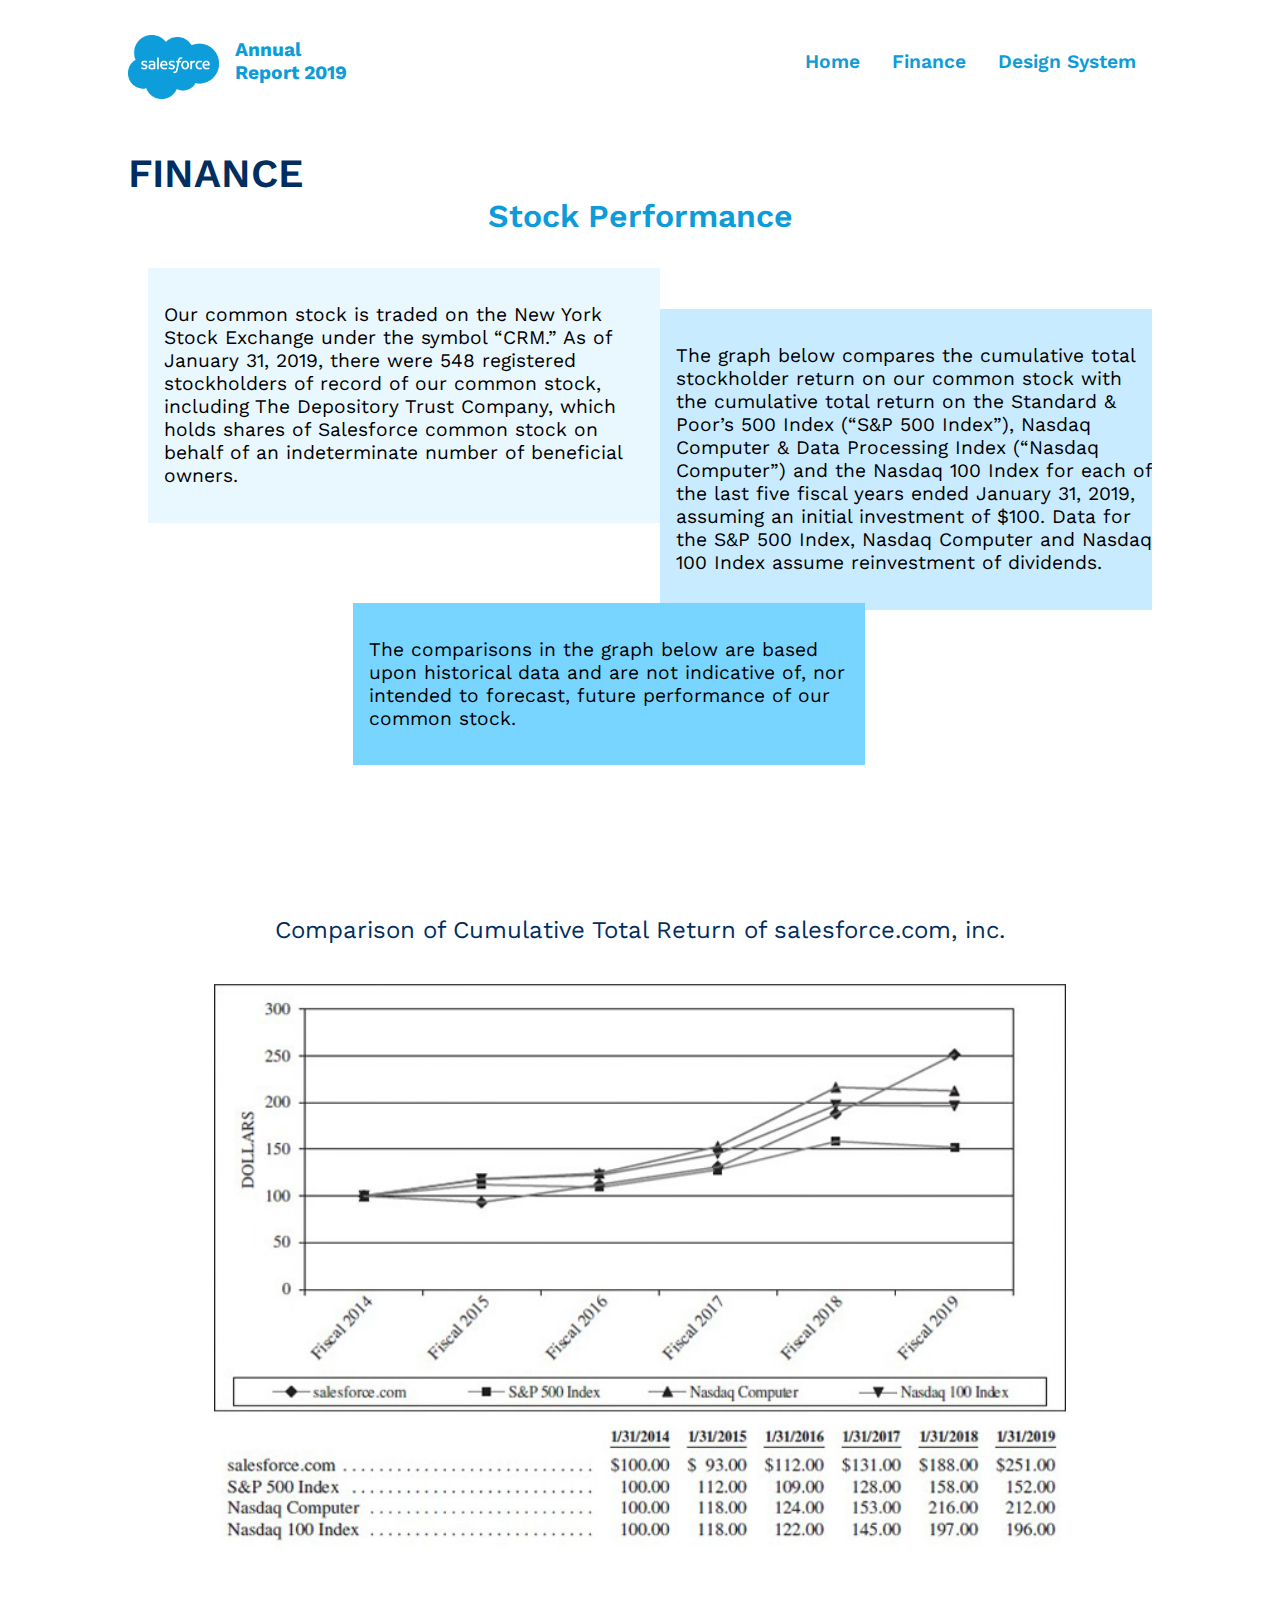
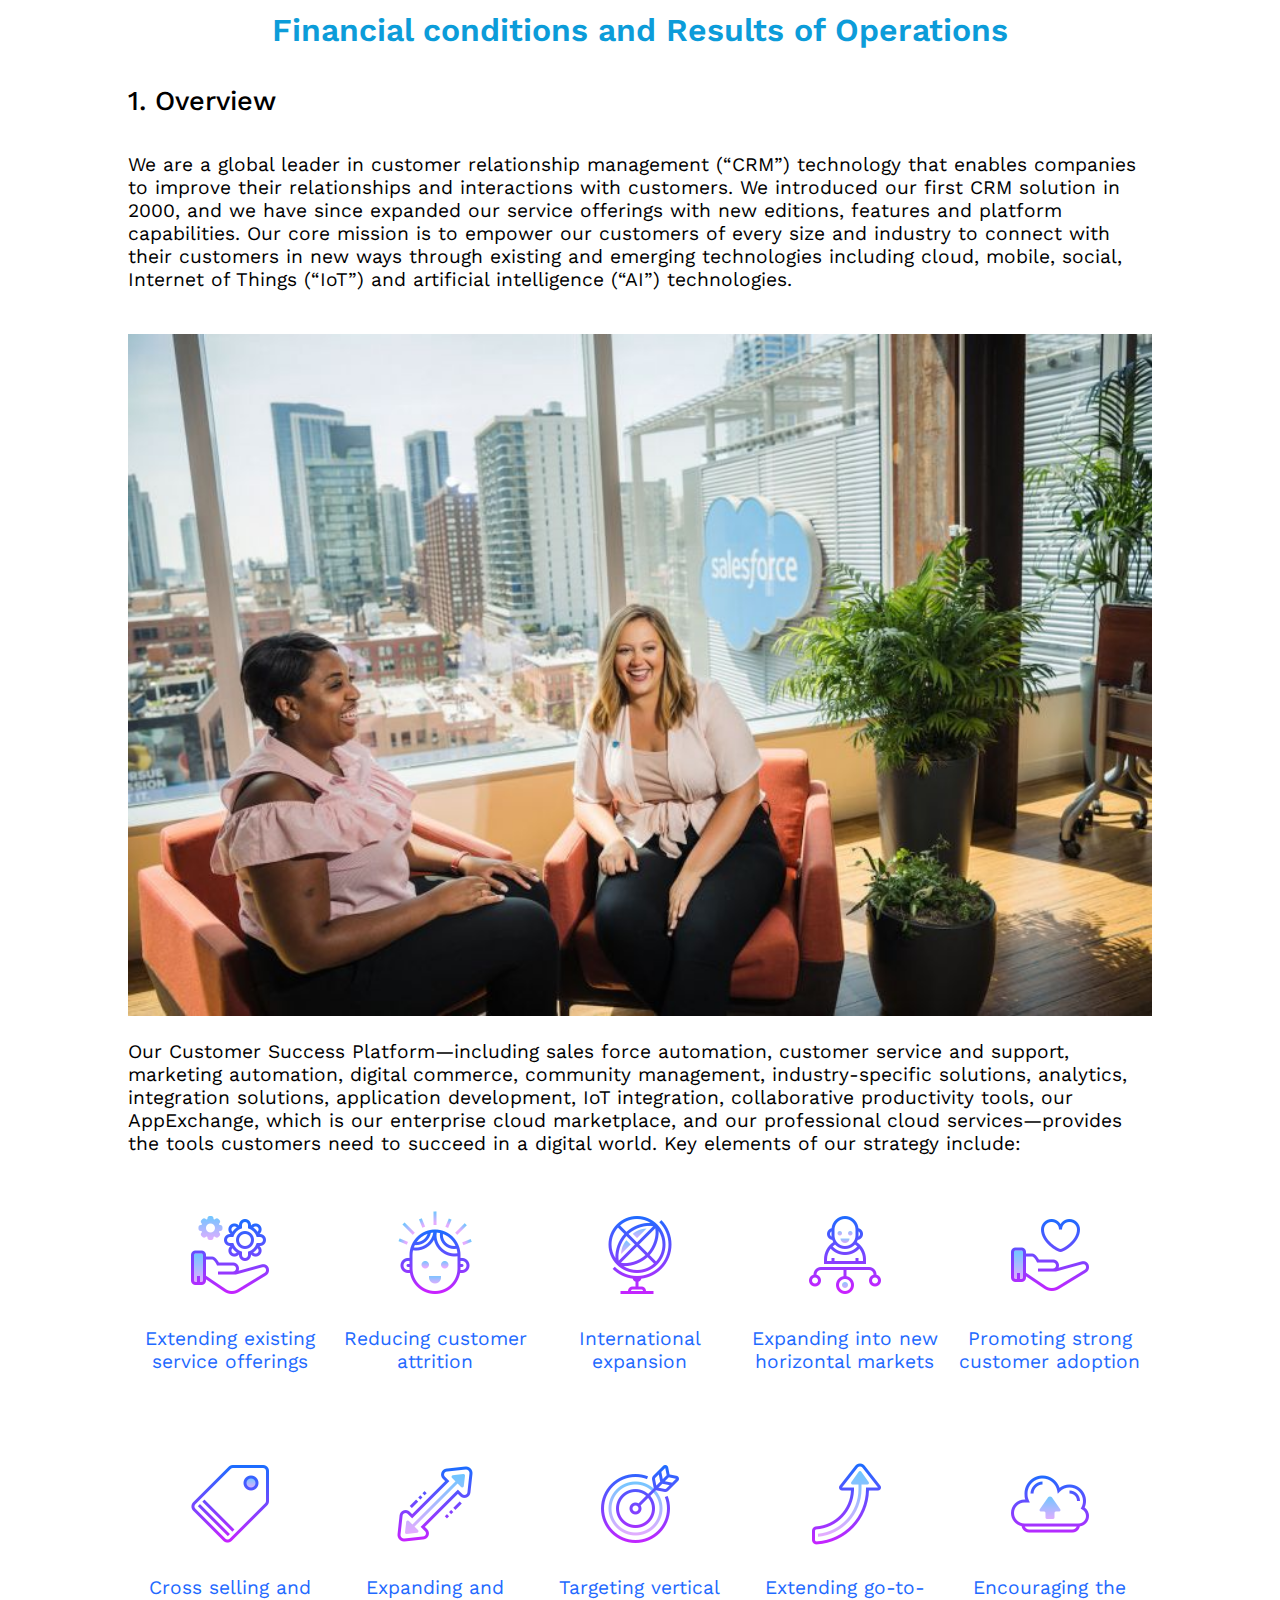
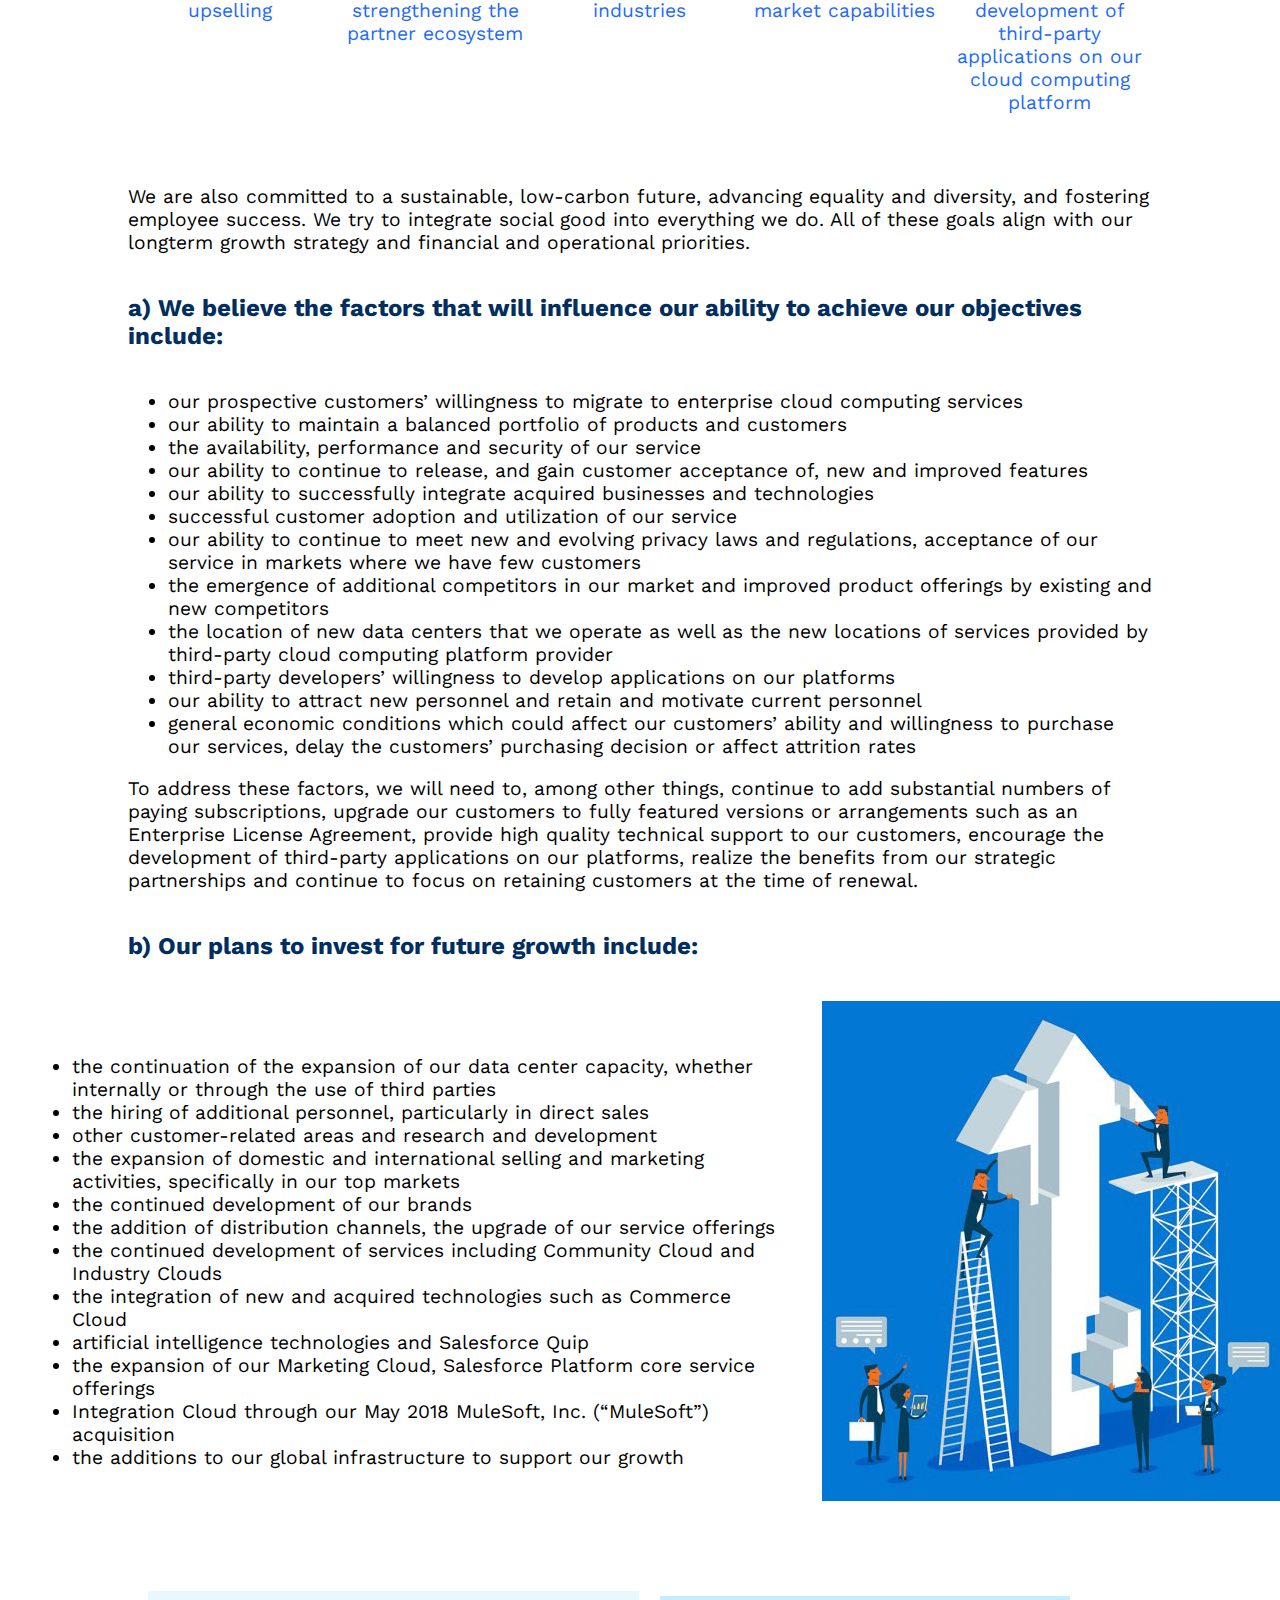
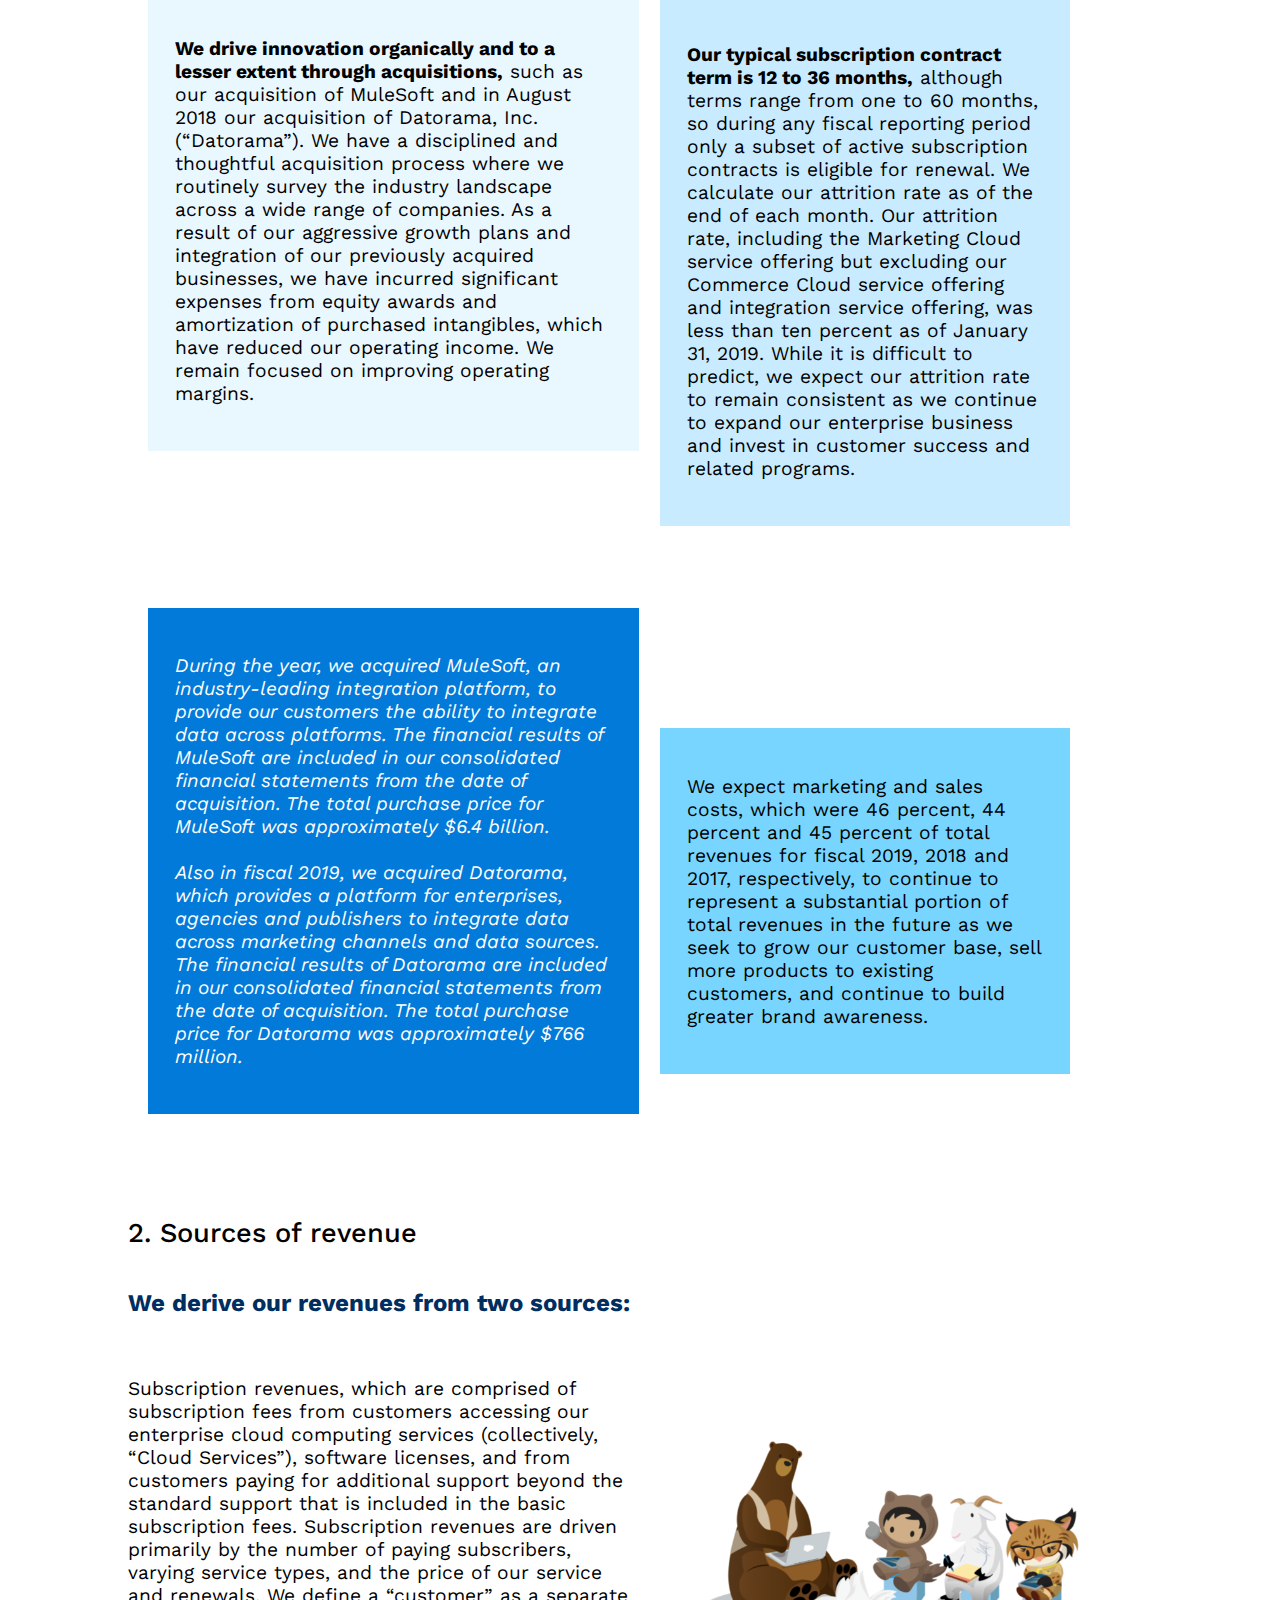
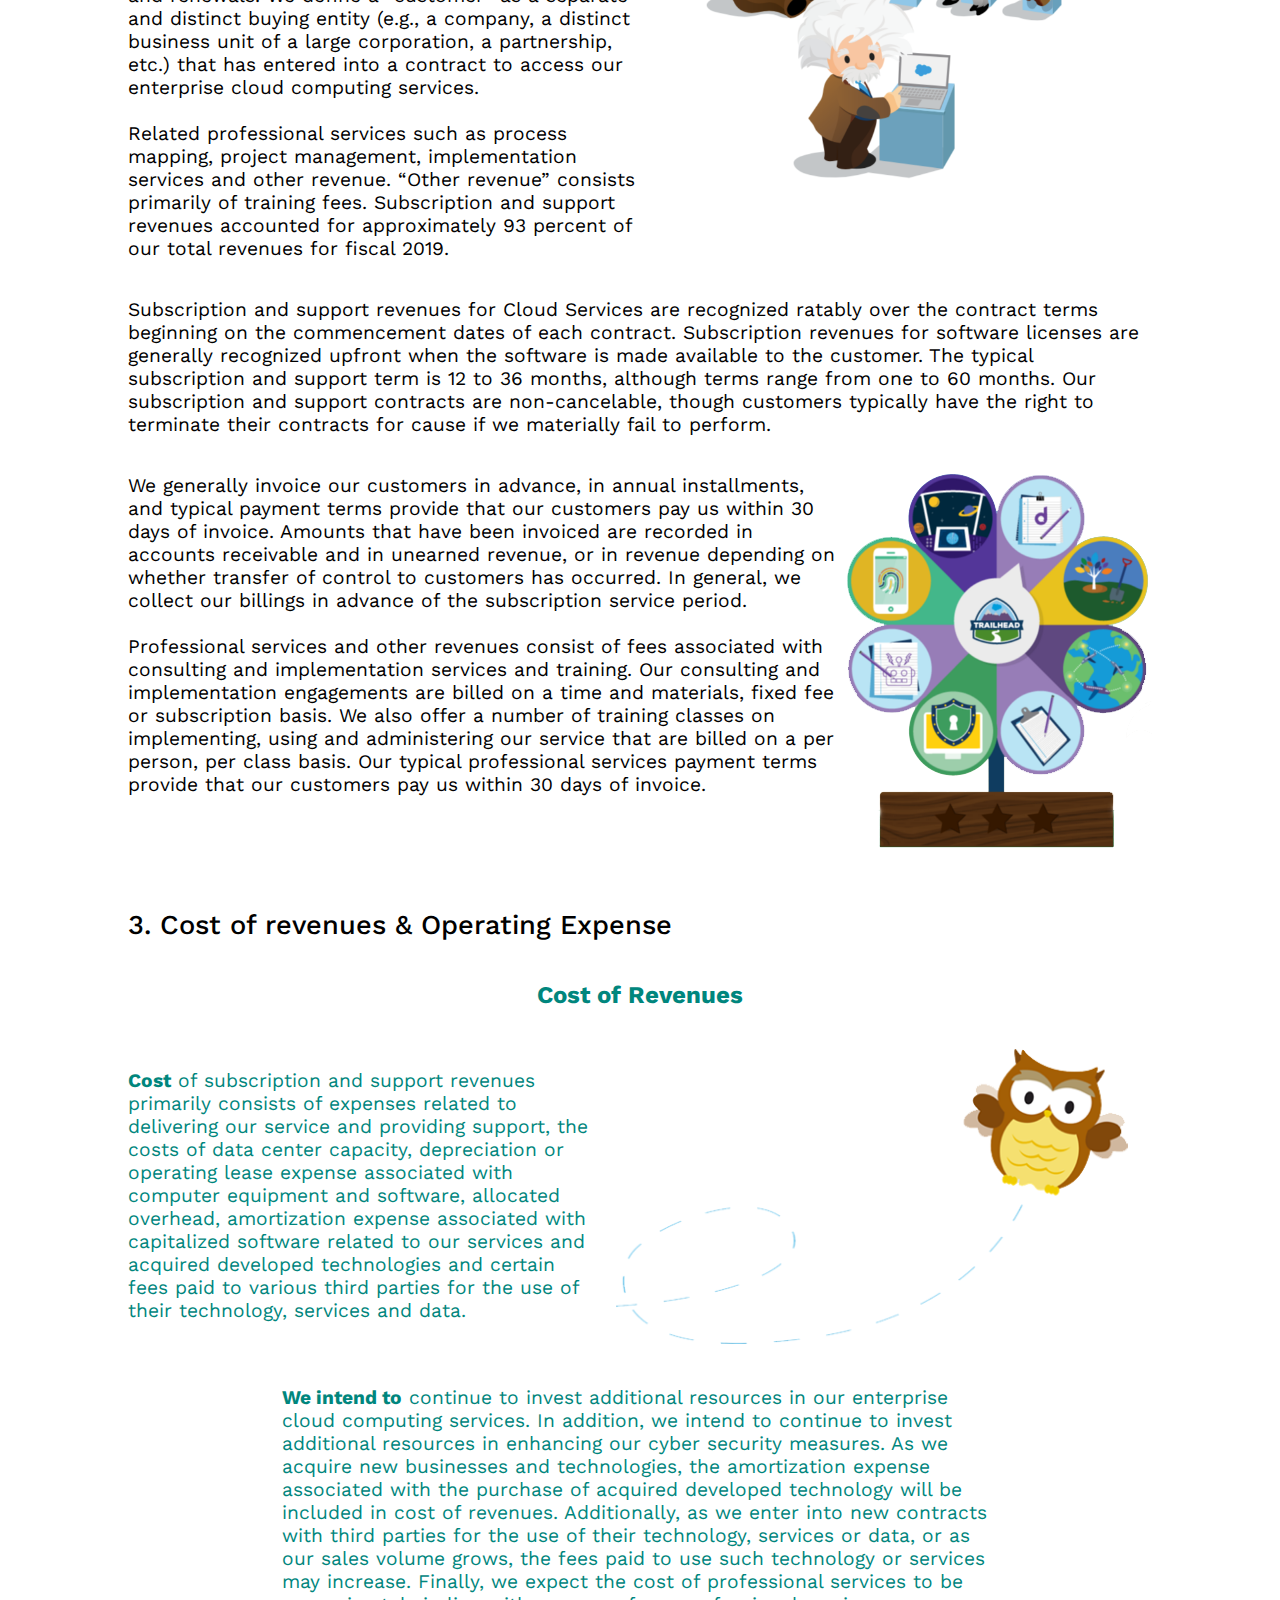
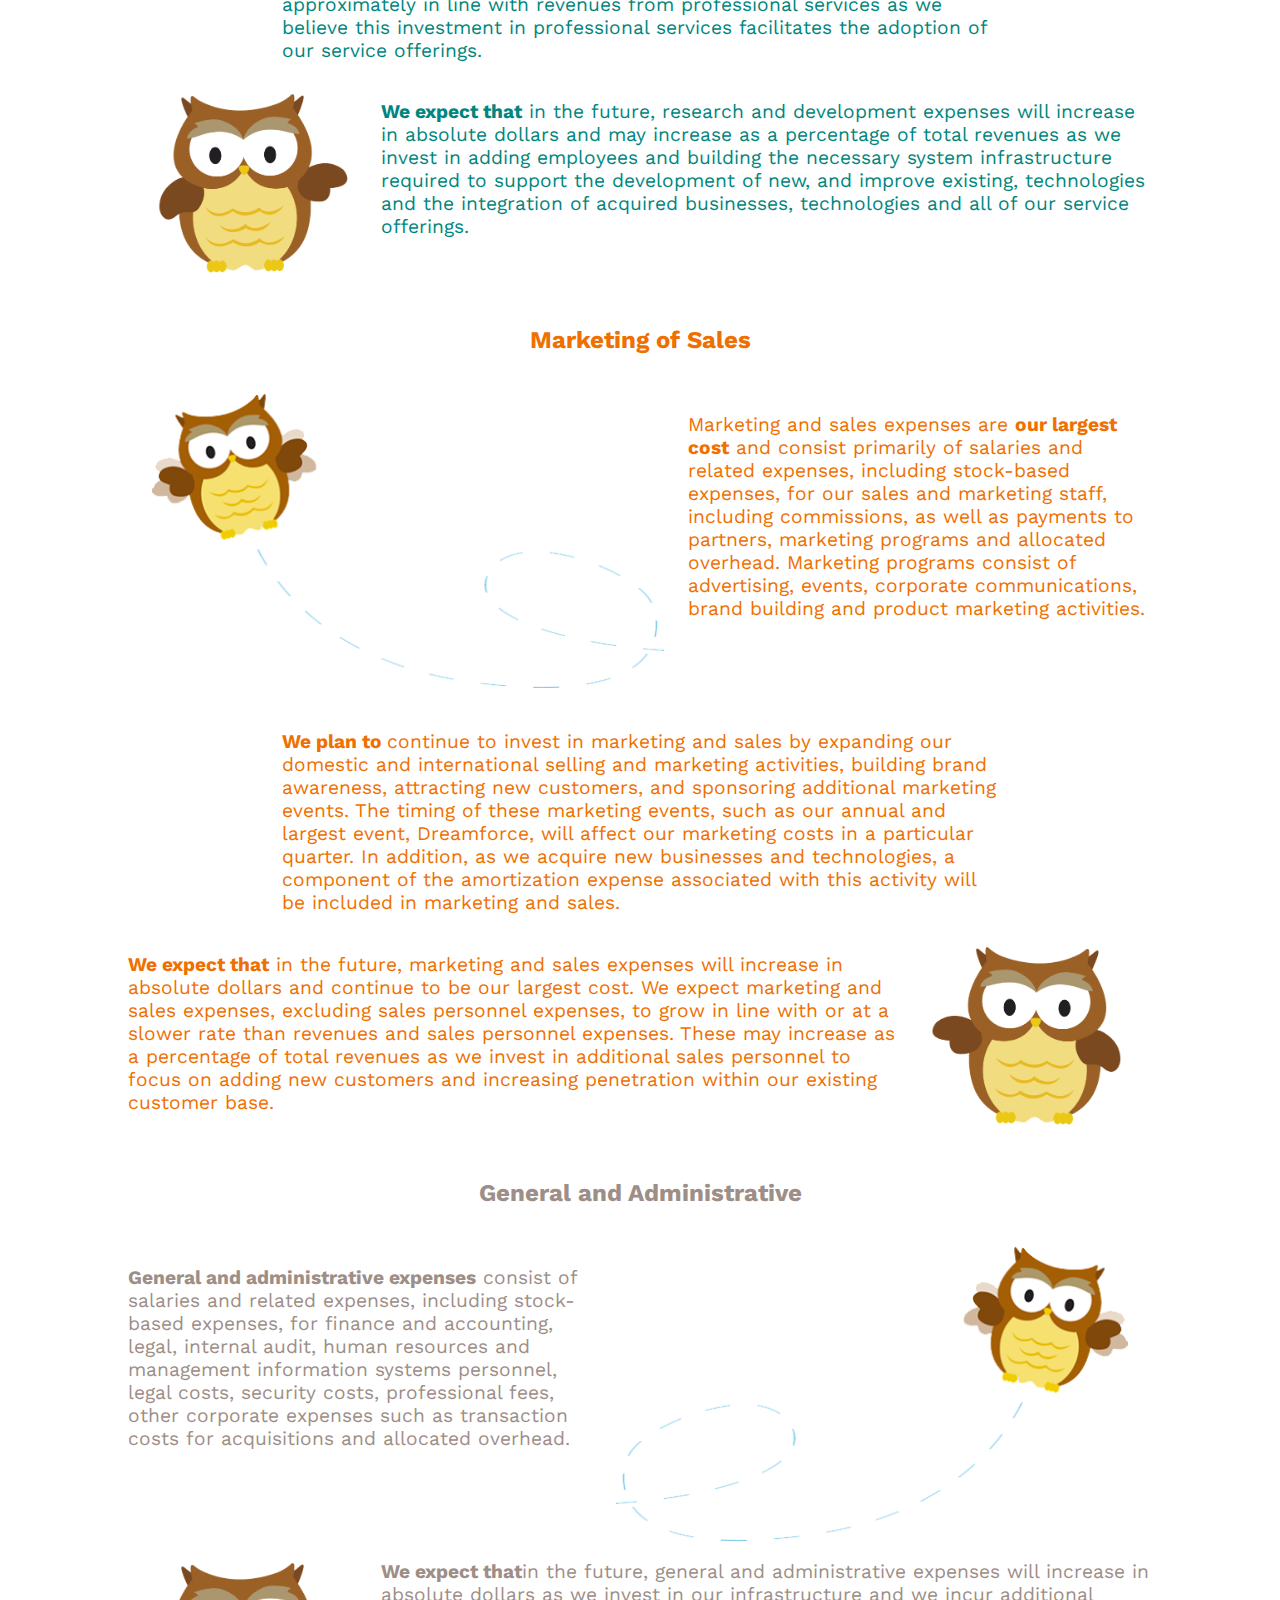
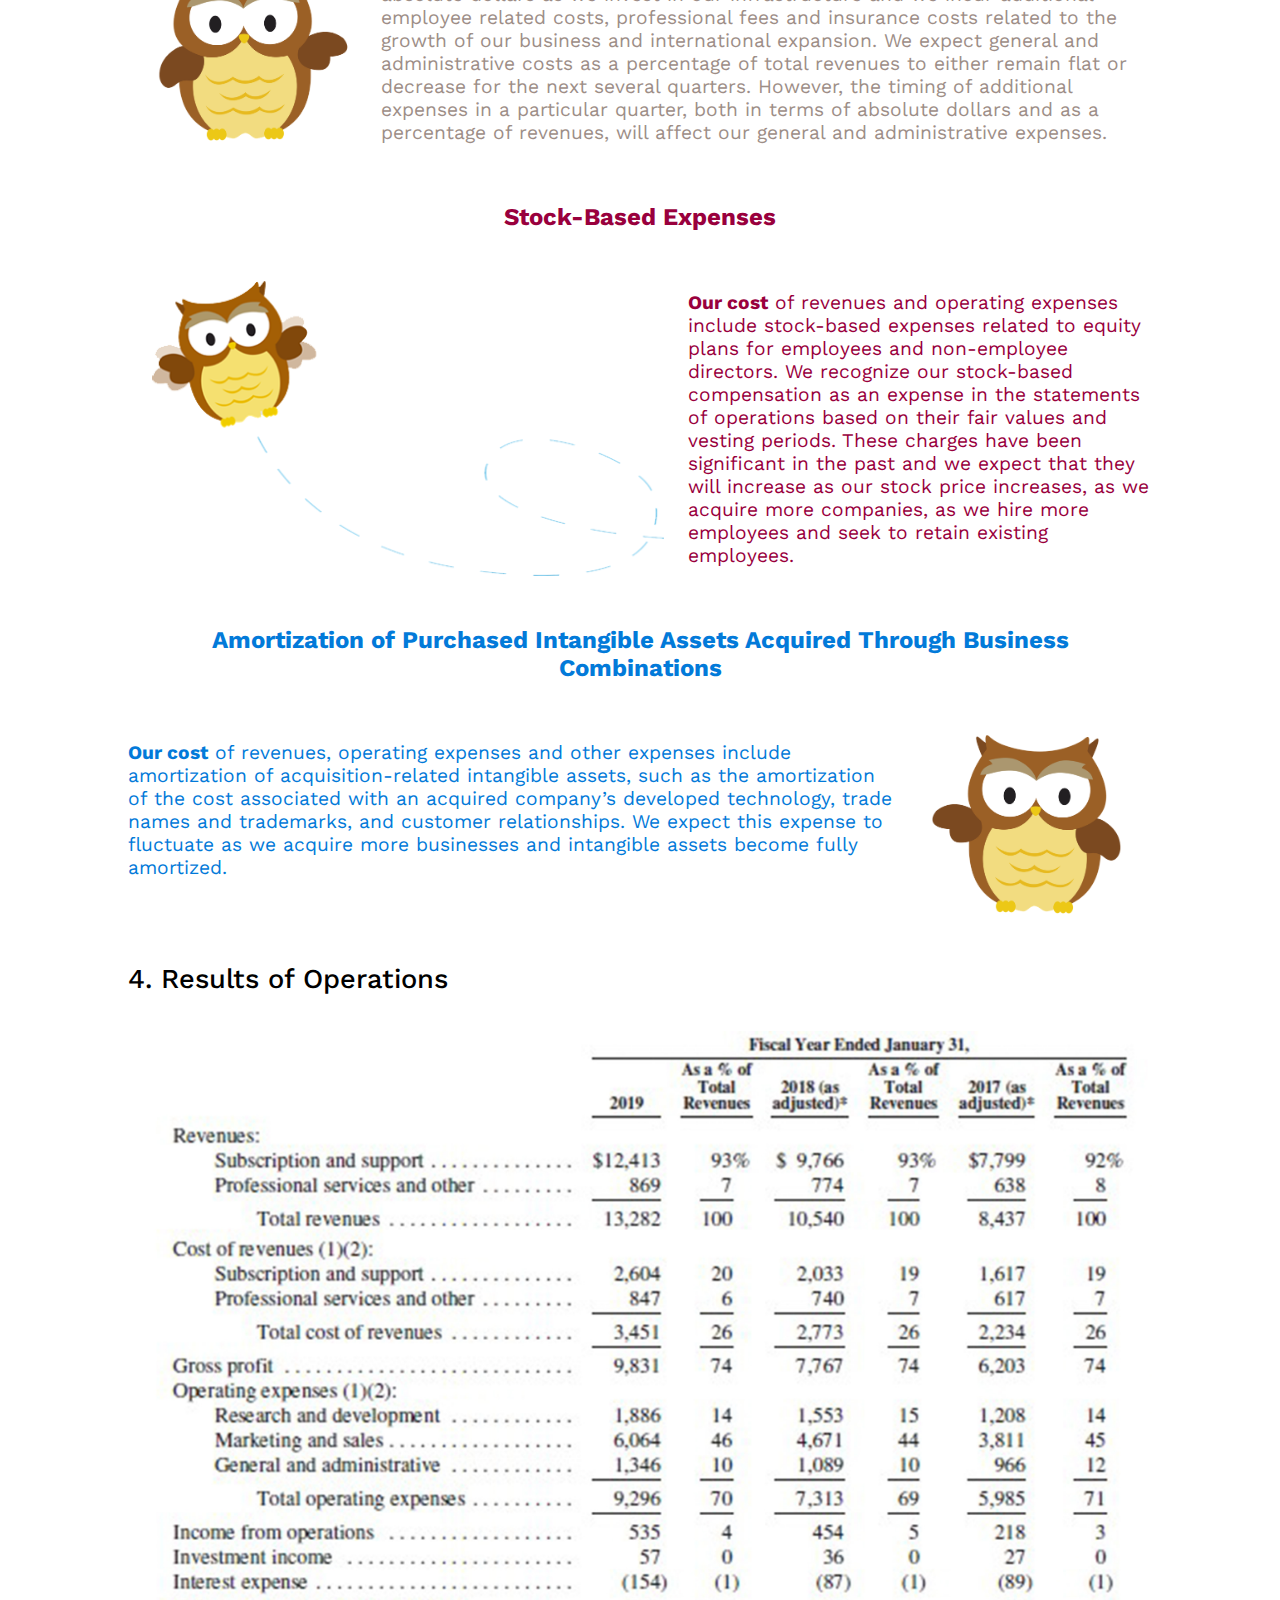
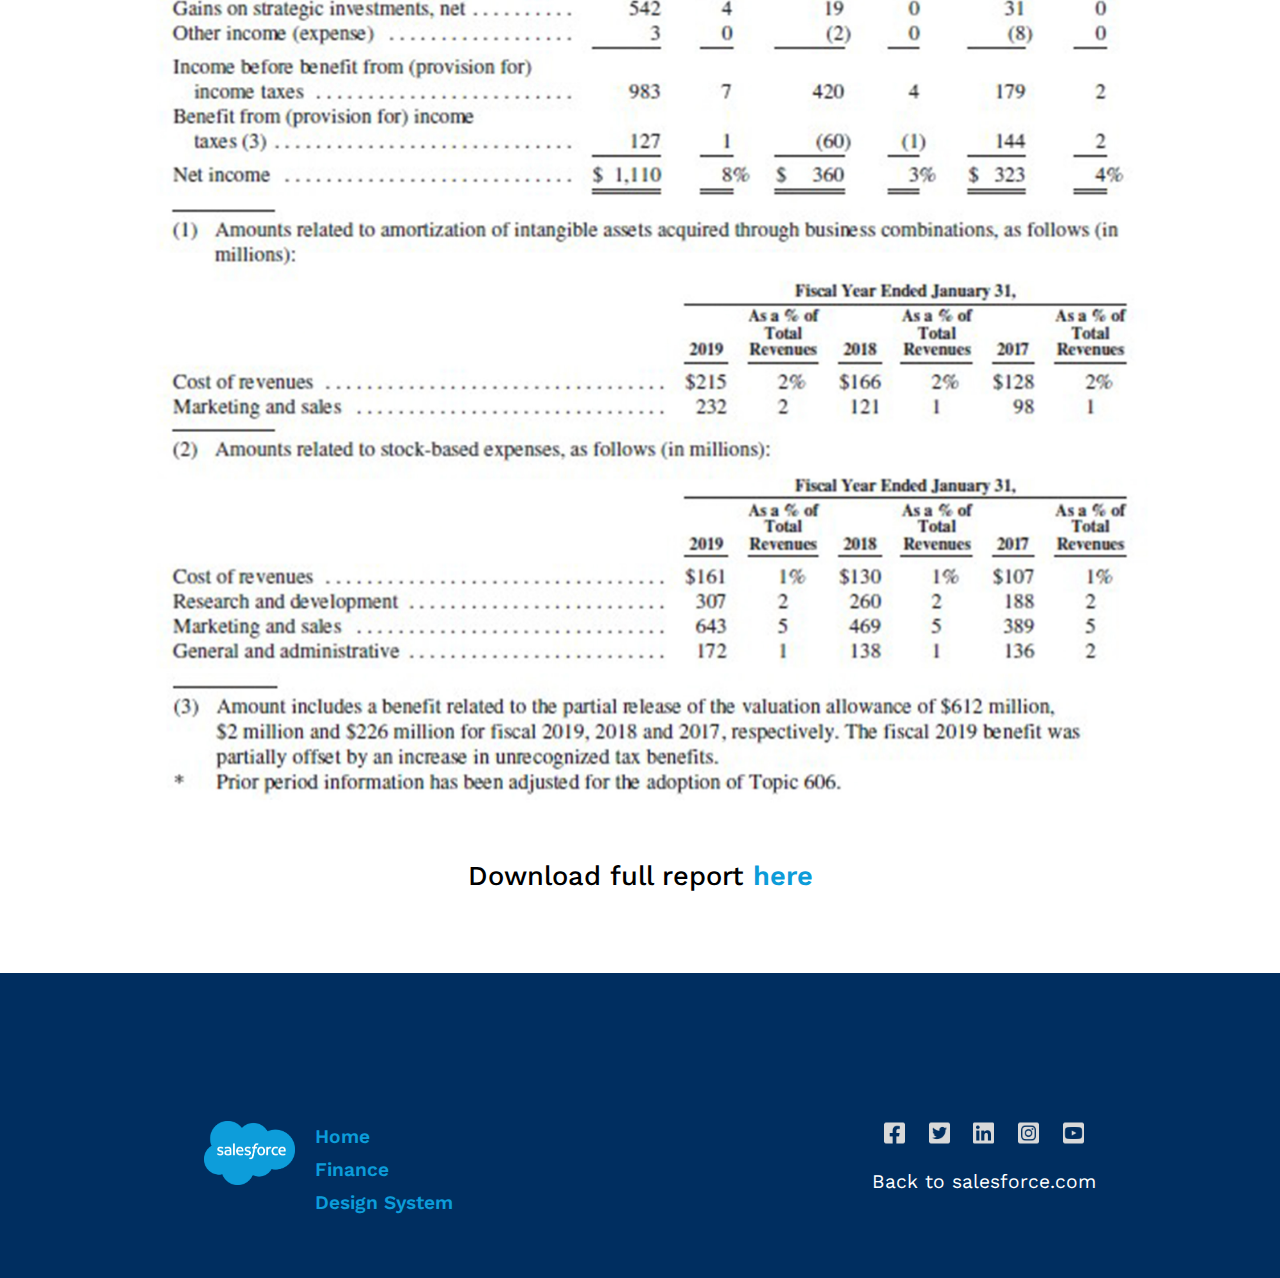
==== finance.html @ ff36a9fd "version1" ====
<!doctype html>
<html>

<head>
    <meta charset="UTF-8">
    <meta name="viewport" content="width=device-width, initial-scale=1">
    <link rel="stylesheet" href="styles/styles.css">
    <title>Finance - Salesforce Annual Report 2019</title>
</head>

<body>
    <!-- HEADER -->
    <header class="container flex space-between">
        <!-- LOGO -->
        <div class="flex"><a href="index.html">
                <img src="images/logo.png" alt="Salesforce logo"></a>
            <p>Annual <br>Report 2019</p>
        </div>
        <!-- NAVBAR -->
        <input id="menu-toggle" type="checkbox" />
        <label class='menu-button-container' for="menu-toggle">
            <div class='menu-button'></div>
        </label>
        <ul class="menu">
            <li><a href="index.html">Home</a></li>
            <li><a href="finance.html">Finance</a></li>
            <li><a href="design-system.html">Design System</a></li>
        </ul>
    </header>
    <br>
    <br>
    <h2 class="container">FINANCE</h2>
    <!-- STOCK PERFORMANCE -->
    <h3 class="container center-text">Stock Performance</h3>
    <section class="container stock-container">
        <div class="stock-info lightblue">
            <p>Our common stock is traded on the New York Stock Exchange under the symbol “CRM.” As of January 31, 2019,
                there were 548 registered stockholders of record of our common stock, including The Depository Trust
                Company, which holds shares of Salesforce common stock on behalf of an indeterminate number of
                beneficial owners.</p>
        </div>
        <div class="stock-info mediumblue">
            <p>The graph below compares the cumulative total stockholder return on our common stock with the cumulative
                total return on the Standard & Poor’s 500 Index (“S&P 500 Index”), Nasdaq Computer & Data Processing
                Index (“Nasdaq Computer”) and the Nasdaq 100 Index for each of the last five fiscal years ended January
                31, 2019, assuming an initial investment of $100. Data for the S&P 500 Index, Nasdaq Computer and Nasdaq
                100 Index assume reinvestment of dividends.
            </p>
        </div>
        <div class="stock-info darkblue">
            <p>The comparisons in the graph below are based upon historical data and are not indicative of, nor intended
                to forecast, future performance of our common stock.
            </p>
        </div>
    </section>
        <div class="stock-graph center-text container">
            <h5>Comparison of Cumulative Total Return of salesforce.com, inc.</h5>
            <img src="images/stock-chart.jpg" alt="Comparison of Cumulative Total Return of salesforce" />
        </div>
    <!-- FINANCIAL OVERVIEW -->
    <section class="financial-overview container">
        <h3 class="center-text">Financial conditions and Results of Operations</h3>
        <div class="overview">
            <h4>1. Overview</h4>
            <p>We are a global leader in customer relationship management (“CRM”) technology that enables companies to
                improve their relationships and interactions with customers. We introduced our first CRM solution in
                2000,
                and we have since expanded our service offerings with new editions, features and platform capabilities.
                Our
                core mission is to empower our customers of every size and industry to connect with their customers in
                new
                ways through existing and emerging technologies including cloud, mobile, social, Internet of Things
                (“IoT”)
                and artificial intelligence (“AI”) technologies.</p>
            <br>
            <img src="images/chicago-office.jpg" alt="2 Salesforce employees in Chicago office" />
            <br>
            <p>Our Customer Success Platform—including sales force automation, customer service and support, marketing
                automation, digital commerce, community management, industry-specific solutions, analytics, integration
                solutions, application development, IoT integration, collaborative productivity tools, our AppExchange,
                which is our enterprise cloud marketplace, and our professional cloud services—provides the tools
                customers
                need to succeed in a digital world. Key elements of our strategy include:
            </p>
        </div>
        <section class="key-elements flex">
            <div class="elements-column center-text flex">
                <div class="elements">
                    <img src="images/icon-service.png" alt="Service icon" />
                    <p>Extending existing service offerings
                    </p>
                </div>
                <div class="elements">
                    <img src="images/icon-customer.png" alt="Customer icon" />
                    <p>Reducing customer attrition
                    </p>
                </div>
                <div class="elements">
                    <img src="images/icon-international.png" alt="International icon" />
                    <p>International expansion
                    </p>
                </div>
                <div class="elements">
                    <img src="images/icon-reseller.png" alt="Reseller icon" />
                    <p>Expanding into new horizontal markets
                    </p>
                </div>
                <div class="elements">
                    <img src="images/icon-trust.png" alt="Trust icon" />
                    <p>Promoting strong customer adoption
                    </p>
                </div>
            </div>
            <div class="elements-column center-text flex">
                <div class="elements">
                    <img src="images/icon-selling.png" alt="Price Tag icon" />
                    <p>Cross selling and upselling
                    </p>
                </div>
                <div class="elements">
                    <img src="images/icon-expanding.png" alt="Arrow icon" />
                    <p>Expanding and strengthening the partner ecosystem
                    </p>
                </div>
                <div class="elements">
                    <img src="images/icon-goal.png" alt="Goal icon" />
                    <p>Targeting vertical industries
                    </p>
                </div>
                <div class="elements">
                    <img src="images/icon-up.png" alt="Arrow up icon" />
                    <p>Extending go-to-market capabilities
                    </p>
                </div>
                <div class="elements">
                    <img src="images/icon-cloud.png" alt="Cloud icon" />
                    <p>Encouraging the development of third-party applications on our cloud computing platform
                    </p>
                </div>
            </div>
        </section>
        <div>
            <p>We are also committed to a sustainable, low-carbon future, advancing equality and diversity, and
                fostering
                employee success. We try to integrate social good into everything we do. All of these goals align with
                our
                longterm growth strategy and financial and operational priorities.
                <br>
            <h5><b>a) We believe the factors that will influence our ability to achieve our objectives include:</b></h5>
            <ul>
                <li>our prospective customers’ willingness to migrate to enterprise cloud computing services</li>
                <li>our ability to maintain a balanced portfolio of products and customers</li>
                <li>the availability, performance and security of our service</li>
                <li>our ability to continue to release, and gain customer acceptance of, new and improved features</li>
                <li>our ability to successfully integrate acquired businesses and technologies</li>
                <li>successful customer adoption and utilization of our service</li>
                <li>our ability to continue to meet new and evolving privacy laws and regulations, acceptance of our
                    service
                    in markets where we have few customers</li>
                <li>the emergence of additional competitors in our market and improved product offerings by existing and
                    new
                    competitors</li>
                <li>the location of new data centers that we operate as well as the new locations of services provided
                    by
                    third-party cloud computing platform provider</li>
                <li>third-party developers’ willingness to develop applications on our platforms</li>
                <li>our ability to attract new personnel and retain and motivate current personnel</li>
                <li>general economic conditions which could affect our customers’ ability and willingness to purchase
                    our
                    services, delay the customers’ purchasing decision or affect attrition rates</li>
            </ul>
            To address these factors, we will need to, among other things, continue to add substantial numbers of paying
            subscriptions, upgrade our customers to fully featured versions or arrangements such as an Enterprise
            License
            Agreement, provide high quality technical support to our customers, encourage the development of third-party
            applications on our platforms, realize the benefits from our strategic partnerships and continue to focus on
            retaining customers at the time of renewal.</p>
        </div>
    </section>
    <!-- FINANCIAL INVEST -->
    <section class="growth">
        <div class="container">
            <h5><b>b) Our plans to invest for future growth include:</b></h5>
        </div>
        <div class="flex">
            <img src="images/growth.jpg" alt="growth" />
            <div class="container">
                <ul>
                    <br>
                    <li>the continuation of the expansion of our data center capacity, whether internally or through the
                        use
                        of
                        third parties</li>
                    <li>the hiring of additional personnel, particularly in direct sales</li>
                    <li>other customer-related areas and research and development</li>
                    <li>the expansion of domestic and international selling and marketing activities, specifically in
                        our
                        top
                        markets</li>
                    <li>the continued development of our brands</li>
                    <li>the addition of distribution channels, the upgrade of our service offerings</li>
                    <li>the continued development of services including Community Cloud and Industry Clouds</li>
                    <li>the integration of new and acquired technologies such as Commerce Cloud</li>
                    <li>artificial intelligence technologies and Salesforce Quip</li>
                    <li>the expansion of our Marketing Cloud, Salesforce Platform core service offerings </li>
                    <li>Integration Cloud through our May 2018 MuleSoft, Inc. (“MuleSoft”) acquisition</li>
                    <li>the additions to our global infrastructure to support our growth</li>
                </ul>
            </div>
        </div>
    </section>
    <!-- FINANCE CONTAINER -->
    <section class="finance-invest container flex">
        <div class="invest-info lightblue">
            <p><b>We drive innovation organically and to a lesser extent through acquisitions,</b> such as our
                acquisition of
                MuleSoft and in August 2018 our acquisition of Datorama, Inc. (“Datorama”). We have a disciplined and
                thoughtful acquisition process where we routinely survey the industry landscape across a wide range of
                companies. As a result of our aggressive growth plans and integration of our previously acquired
                businesses, we have incurred significant expenses from equity awards and amortization of purchased
                intangibles, which have reduced our operating income. We remain focused on improving operating margins.
            </p>
        </div>
        <div class="invest-info mediumblue">
            <p><b>Our typical subscription contract term is 12 to 36 months,</b> although terms range from one to 60
                months, so during any fiscal reporting period only a subset of active subscription contracts is eligible
                for renewal. We calculate our attrition rate as of the end of each month. Our attrition rate, including
                the Marketing Cloud service offering but excluding our Commerce Cloud service offering and integration
                service offering, was less than ten percent as of January 31, 2019. While it is difficult to predict, we
                expect our attrition rate to remain consistent as we continue to expand our enterprise business and
                invest in customer success and related programs.
            </p>
        </div>
        <div class="invest-info darkblue">
            <p>We expect marketing and sales costs, which were 46 percent, 44 percent and 45 percent of total revenues
                for fiscal 2019, 2018 and 2017, respectively, to continue to represent a substantial portion of total
                revenues in the future as we seek to grow our customer base, sell more products to existing customers,
                and continue to build greater brand awareness.
            </p>
        </div>
        <div class="invest-info deepblue">
            <p>During the year, we acquired MuleSoft, an industry-leading integration platform, to provide our customers
                the ability to integrate data across platforms. The financial results of MuleSoft are included in our
                consolidated financial statements from the date of acquisition. The total purchase price for MuleSoft
                was approximately $6.4 billion.
                <br>
                <br>
                Also in fiscal 2019, we acquired Datorama, which provides a platform for enterprises, agencies and
                publishers to integrate data across marketing channels and data sources. The financial results of
                Datorama are included in our consolidated financial statements from the date of acquisition. The total
                purchase price for Datorama was approximately $766 million.
            </p>
        </div>
    </section>
    <!-- SOURCE OF REVENUE -->
    <section class="revenue container">
        <h4>2. Sources of revenue</h4>
        <h5><b>We derive our revenues from two sources:</b></h5>
        <div class="revenue-info flex">
            <p>
                Subscription revenues, which are comprised of subscription fees from customers accessing our enterprise
                cloud computing services (collectively, “Cloud Services”), software licenses, and from customers paying
                for additional support beyond the standard support that is included in the basic subscription fees.
                Subscription revenues are driven primarily by the number of paying subscribers, varying service types,
                and the price of our service and renewals. We define a “customer” as a separate and distinct buying
                entity (e.g., a company, a distinct business unit of a large corporation, a partnership, etc.) that has
                entered into a contract to access our enterprise cloud computing services.
                <br>
                <br>
                Related professional services such as process mapping, project management, implementation services and
                other revenue. “Other revenue” consists primarily of training fees. Subscription and support revenues
                accounted for approximately 93 percent of our total revenues for fiscal 2019.
            </p>
            <img src="images/group-study.png" />
        </div>
        <p>
            Subscription and support revenues for Cloud Services are recognized ratably over the
            contract terms
            beginning on the commencement dates of each contract. Subscription revenues for software licenses are
            generally recognized upfront when the software is made available to the customer. The typical
            subscription and support term is 12 to 36 months, although terms range from one to 60 months. Our
            subscription and support contracts are non-cancelable, though customers typically have the right to
            terminate their contracts for cause if we materially fail to perform.
        </p>
        <div class="revenue-info flex">
            <p>We generally invoice our customers in advance, in annual installments, and typical payment terms provide
                that our customers pay us within 30 days of invoice. Amounts that have been invoiced are recorded in
                accounts receivable and in unearned revenue, or in revenue depending on whether transfer of control to
                customers has occurred. In general, we collect our billings in advance of the subscription service
                period.
                <br>
                <br>
                Professional services and other revenues consist of fees associated with consulting and implementation
                services and training. Our consulting and implementation engagements are billed on a time and materials,
                fixed fee or subscription basis. We also offer a number of training classes on implementing, using and
                administering our service that are billed on a per person, per class basis. Our typical professional
                services payment terms provide that our customers pay us within 30 days of invoice.
            </p>
            <img src="images/tree-map.png" />
        </div>
    </section>
    <!-- EXPENSE -->
    <section class="expense container">
        <h4>3. Cost of revenues & Operating Expense</h4>
        <!-- GREEN PARAGRAPH -->
        <h5 class="center-text"><b class="green">Cost of Revenues</b></h5>
        <div class="expense-info green flex">
            <p><b>Cost</b> of subscription and support revenues primarily consists of expenses related to delivering
                our
                service and providing support, the costs of data center capacity, depreciation or operating lease
                expense associated with computer equipment and software, allocated overhead, amortization expense
                associated with capitalized software related to our services and acquired developed technologies and
                certain fees paid to various third parties for the use of their technology, services and data.
            </p>
            <img src="images/owl-fly.png" />
        </div>
        <div class="green">
            <br>
            <p><b>We intend to</b> continue to invest additional resources in our enterprise cloud computing services.
                In
                addition, we intend to continue to invest additional resources in enhancing our cyber security measures.
                As we acquire new businesses and technologies, the amortization expense associated with the purchase of
                acquired developed technology will be included in cost of revenues. Additionally, as we enter into new
                contracts with third parties for the use of their technology, services or data, or as our sales volume
                grows, the fees paid to use such technology or services may increase. Finally, we expect the cost of
                professional services to be approximately in line with revenues from professional services as we believe
                this investment in professional services facilitates the adoption of our service offerings. </p>
        </div>
        <div class="expense-info green flex">
            <img class="owl-point" src="images/owl-point.png" />
            <p><b>We expect that</b> in the future, research and development expenses will increase in absolute dollars
                and may
                increase as a percentage of total revenues as we invest in adding employees and building the necessary
                system infrastructure required to support the development of new, and improve existing, technologies and
                the integration of acquired businesses, technologies and all of our service offerings.
            </p>
        </div>
        <!-- ORANGE PARAGRAPH -->
        <h5 class="center-text"><b class="orange">Marketing of Sales</b></h5>
        <div class="expense-info orange flex">
            <p>Marketing and sales expenses are <b>our largest cost</b> and consist primarily of salaries and related
                expenses,
                including stock-based expenses, for our sales and marketing staff, including commissions, as well as
                payments to partners, marketing programs and allocated overhead. Marketing programs consist of
                advertising, events, corporate communications, brand building and product marketing activities.
            </p>
            <img class="flip" src="images/owl-fly.png" />
        </div>
        <div class="orange">
            <br>
            <p><b>We plan to </b> continue to invest in marketing and sales by expanding our domestic and international
                selling and marketing activities, building brand awareness, attracting new customers, and sponsoring
                additional marketing events. The timing of these marketing events, such as our annual and largest
                event, Dreamforce, will affect our marketing costs in a particular quarter. In addition, as we
                acquire new businesses and technologies, a component of the amortization expense associated with
                this activity will be included in marketing and sales. </p>
        </div>
        <div class="expense-info orange flex">
            <img class="flip owl-point" src="images/owl-point.png" />
            <p><b>We expect that</b> in the future, marketing and sales expenses will increase in absolute dollars and
                continue to be our largest cost. We expect marketing and sales expenses, excluding sales personnel
                expenses, to grow in line with or at a slower rate than revenues and sales personnel expenses. These may
                increase as a percentage of total revenues as we invest in additional sales personnel to focus on adding
                new customers and increasing penetration within our existing customer base.
            </p>
        </div>
        <!-- BROWN PARAGRAPH -->
        <h5 class="center-text"><b class="brown">General and Administrative</b></h5>
        <div class="expense-info brown flex">
            <p><b>General and administrative expenses</b> consist of salaries and related expenses, including
                stock-based
                expenses, for finance and accounting, legal, internal audit, human resources and management
                information systems personnel, legal costs, security costs, professional fees, other corporate
                expenses such as transaction costs for acquisitions and allocated overhead.
            </p>
            <img src="images/owl-fly.png" />
        </div>
        <div class="expense-info brown flex">
            <p><b>We expect that</b>in the future, general and administrative expenses will increase in absolute dollars
                as we invest in our infrastructure and we incur additional employee related costs, professional fees and
                insurance costs related to the growth of our business and international expansion. We expect general and
                administrative costs as a percentage of total revenues to either remain flat or decrease for the next
                several quarters. However, the timing of additional expenses in a particular quarter, both in terms of
                absolute dollars and as a percentage of revenues, will affect our general and administrative expenses.
            </p>
            <img class="owl-point" src="images/owl-point.png" />
        </div>
        <!-- BURGUNDY PARAGRAPH -->
        <h5 class="center-text"><b class="burgundy">Stock-Based Expenses</b></h5>
        <div class="expense-info burgundy flex">
            <p><b>Our cost</b> of revenues and operating expenses include stock-based expenses related to equity plans
                for
                employees and non-employee directors. We recognize our stock-based compensation as an expense in the
                statements of operations based on their fair values and vesting periods. These charges have been
                significant in the past and we expect that they will increase as our stock price increases, as we
                acquire more companies, as we hire more employees and seek to retain existing employees.
            </p>
            <img class="flip" src="images/owl-fly.png" />
        </div>
        <!-- BLUE PARAGRAPH -->
        <h5 class="center-text"><b class="deepblue-text">Amortization of Purchased Intangible Assets Acquired
            Through
            Business Combinations</b></h5>
        <div class="expense-info deepblue-text flex">
            <p><b>Our cost</b> of revenues, operating expenses and other expenses include amortization of
                acquisition-related intangible assets, such as the amortization of the cost associated with an
                acquired company’s developed technology, trade names and trademarks, and customer relationships. We
                expect this expense to fluctuate as we acquire more businesses and intangible assets become fully
                amortized.
            </p>
            <img class="flip owl-point" src="images/owl-point.png" />
        </div>
    </section>
    <!-- RESULT OF OPERATIONS -->
    <div class="result container">
        <h4>4. Results of Operations</h4>
        <img src="images/result-of-operations.jpg" alt="Result of operations" />
    </div>
    <!-- DOWNLOAD -->
    <div class="download center-text container">
        <h4>Download full report <a href="files/Salesforce-Report-2019.pdf"
                download="Salesforce Annual Report 2019">here</a></h4>
    </div>
    <!-- FOOTER -->
    <footer>
        <section class="container space-between flex">
            <div class="flex">
                <a href="index.html"><img class="footer-logo" src="images/logo.png" alt="Salesforce logo"></a>
                <ul class="footer-menu">
                    <li><a href="index.html">Home</a></li>
                    <li><a href="finance.html">Finance</a></li>
                    <li><a href="design-system.html">Design System</a></li>
                </ul>
            </div>
            <div class="center-text">
                <div class="socialmedia flex">
                    <a href="https://www.facebook.com/salesforce/" target="_blank"><img src="images/icon-facebook.png"
                            alt="Facebook Icon" /></a>
                    <a href="https://twitter.com/salesforce" target="_blank"><img src="images/icon-twitter.png"
                            alt="Twitter Icon" /></a>
                    <a href="https://www.linkedin.com/company/salesforce/" target="_blank"><img
                            src="images/icon-linkedin.png" alt="LinkedIn Icon" /></a>
                    <a href="https://www.instagram.com/salesforce/" target="_blank"><img src="images/icon-instagram.png"
                            alt="Instagram Icon" /></a>
                    <a href="https://www.youtube.com/Salesforce" target="_blank"><img src="images/icon-youtube.png"
                            alt="Youtube Icon" /></a>
                </div>
                <a href="https://www.salesforce.com/" target="_blank">Back to salesforce.com</a>
            </div>
        </section>
    </footer>
</body>

</html>
---- styles/styles.css ----
/* This will effect everything from 0 to 576px */
@import url("https://fonts.googleapis.com/css2?family=Work+Sans:ital,wght@0,400;0,500;0,600;0,700;1,400&display=swap");
* {
  box-sizing: border-box;
}
html {
  font-size: 100%;
}
body {
  margin: 0;
  font: 400 0.75rem "Work Sans", sans-serif;
  color: black;
}
.flex {
  display: flex;
}
.space-between {
  justify-content: space-between;
}
.space-around {
  justify-content: space-around;
}
.center-text {
  text-align: center;
  align-items: center;
}
.container {
  width: 83.2%;
  margin: 0 auto;
}
.lightblue {
  background-color: #e9f7ff;
}
.mediumblue {
  background-color: #c8ebff;
}
.darkblue {
  background-color: #78d5ff;
}
.deepblue {
  background-color: #027ad9;
}
.green {
  color: #00867d;
}
.orange {
  color: #ef7000;
}
.brown {
  color: #9d8e87;
}
.burgundy {
  color: #99003d;
}
.deepblue-text {
  color: #027ad9;
}
.flip {
  transform: scaleX(-1);
}
h1 {
  font: 500 3.5rem "Work Sans", sans-serif;
  color: #0c9cd9;
}
h2 {
  font: 600 1.75rem "Work Sans", sans-serif;
  color: #002e60;
}
h3 {
  font: 600 1.5rem "Work Sans", sans-serif;
  color: #0c9cd9;
}
h4 {
  font: 500 1.25rem "Work Sans", sans-serif;
  color: black;
}
h5 {
  font: 400 1rem "Work Sans", sans-serif;
  color: #002e60;
}
/* HEADER */
header {
  flex-direction: row;
  align-items: center;
  padding-top: 1em;
}
header div a img {
  height: 2.875rem;
  padding-right: 0.5rem;
}
header p {
  font-weight: 700;
  color: #0c9cd9;
}
/* NAVBAR */
.menu,
.footer-menu {
  display: flex;
  flex-direction: row;
  list-style-type: none;
  margin: 0;
  padding: 0;
}
header ul li a,
footer ul li a {
  font-weight: 600;
  text-decoration: none;
  color: #0c9cd9;
}
header ul li a:hover {
  color: #0c9cd9;
  background-color: none;
}
.menu > li {
  margin: 0 1rem;
  overflow: hidden;
}
.menu-button-container {
  display: none;
  height: 100%;
  width: 30px;
  cursor: pointer;
  flex-direction: column;
  justify-content: center;
  align-items: center;
}
#menu-toggle {
  display: none;
}
.menu-button,
.menu-button::before,
.menu-button::after {
  display: block;
  background-color: #0c9cd9;
  position: absolute;
  height: 4px;
  width: 30px;
  transition: transform 400ms cubic-bezier(0.23, 1, 0.32, 1);
  border-radius: 2px;
}
.menu-button::before {
  content: "";
  margin-top: -8px;
}
.menu-button::after {
  content: "";
  margin-top: 8px;
}
#menu-toggle:checked + .menu-button-container .menu-button::before {
  margin-top: 0px;
  transform: rotate(405deg);
}
#menu-toggle:checked + .menu-button-container .menu-button {
  background: rgba(255, 255, 255, 0);
}
#menu-toggle:checked + .menu-button-container .menu-button::after {
  margin-top: 0px;
  transform: rotate(-405deg);
}
/* HERO IMAGE */
.hero {
  background: url(../images/hero.jpg) no-repeat;
  background-size: cover;
  color: #002e60;
  height: 12.375rem;
  margin-top: 1.25rem;
}
/* SHAREHOLDER LETTER */
.letter,
.history,
.review {
  margin-top: 2.5rem;
}
.letter div:nth-of-type(1){
  flex-direction: column;
}
.letter p {
  font-style: italic;
}
.headqtr-1999,
.headqtr-2019 {
  margin: auto;
  display: block;
}
.headqtr-1999 {
  height: 21.625rem;
}
.headqtr-2019 {
  height: 12.563rem;
}
.ending-letter {
  margin: 0;
  height: 7.5rem;
}
.signature img {
  height: 2.5rem;
}
.ceo-picture img {
  height: 7.5rem;
}
/* OUR HISTORY */
.history img {
  height: 14.813rem;
  width: 100%;
}
/* 2019 IN REVIEW */
.review{
  flex-direction: column;
}
.review-container {
  margin: 0 2.188rem;
  flex-direction: column;
  align-items: center;
}
.review-container h2 {
  padding: 1.25rem 0 0 0;
  margin: 0;
}
.review-container h4 {
  padding: 0.5rem 0 2.5rem 0;
  margin: 0;
}
.icon {
  padding: 0 4.5rem;
  width: 100%;
}
/* RANKING */
.ranking{
  flex-direction: column;
}
.ranking,
.download {
  padding: 0 2.188rem;
}
.ranking h1 {
  margin-bottom: 0;
}
.ranking h2 {
  font-weight: 400;
}
/* DOWNLOAD */
.download h4,
.download h5 {
  padding-bottom: 2.75rem;
}
.download img {
  width: 100%;
  padding-top: 3.125rem;
}
.download a {
  text-decoration: none;
  color: #0c9cd9;
  font-weight: 600;
}
.download a:hover {
  text-decoration: underline;
}
/* FOOTER */
footer {
  background-color: #002e60;
  padding: 2.5rem 4.375rem;
  align-items: center;
}
footer section {
  flex-direction: column;
}
footer section div:nth-of-type(1) {
  flex-direction: column;
}
footer section div:nth-of-type(2) .socialmedia {
  flex-direction: row;
}
.footer-logo {
  height: 2.75rem;
}
.footer-menu,
.socialmedia {
  margin: 1.25rem 0;
}
.footer-menu {
  justify-content: space-around;
}
footer ul li a:hover {
  color: white;
  text-decoration: none;
}
.socialmedia img {
  height: 1.5rem;
  justify-content: space-around;
}
footer section a {
  margin: 0 auto;
  text-decoration: none;
  color: white;
}
footer section a:hover {
  text-decoration: underline;
}
/* STOCK PERFORMANCE */
.stock-container,
.finance-invest {
  flex-direction: column;
  align-items: center;
}
.stock-info,
.invest-info {
  width: 80%;
  text-align: left;
  margin: 1.25rem;
  padding: 1.688rem;
}
.stock-graph {
  margin-bottom: 2rem;
}
.stock-graph img {
  width: 83.2%;
}
/* FINANCIAL ELEMENTS */
.financial-overview img {
  width: 100%;
}
.key-elements {
  flex-direction: row;
  justify-content: space-around;
}
.elements-column {
  width: 100%;
  flex-direction: column;
}
.elements-column p {
  color: #2269ff;
}
.elements {
  width: 80%;
}
.elements img {
  width: 70%;
}
/* FINANCIAL INVEST */
.finance-invest img {
  width: 100%;
}
.growth div:nth-of-type(2) {
  flex-direction: column;
}
.invest-info:nth-child(4) p {
  color: white;
  font-style: italic;
}
/* REVENUE */
.revenue-info,
.expense-info {
  flex-direction: column;
}
/* EXPENSE */
.owl-point {
  width: 50%;
  margin: 0 auto;
}
/* RESULT */
.result img {
  width: 100%;
}
/* BRAND NAME */
.system-hero {
  background: url(../images/design-hero.jpg) no-repeat;
  background-size: cover;
  color: #002e60;
}
.system-hero > div {
  margin: 0 auto;
  padding: 1.25rem 0;
  width: 80%;
}
/* BRAND VOICE */
.brand-voice {
  flex-direction: row;
}
.brand-voice ul {
  padding: 0;
  width: 45%;
  color: #0c9cd9;
}
/* DESIGN PRINCIPLES */
.principle {
  width: 40%;
  margin-bottom: 2rem;
}
/* LOGO GUIDELINES */
.design-principles,
.logo-design > div,
.logo-avoidance div,
.logo-guideline > div,
.colors > div {
  flex-direction: column;
}
.logo-guideline div img {
  width: 100%;
}
.logo-avoidance img {
  width: 100%;
  margin: 0 auto;
}
/* TYPOGRAPHY */
.typography img {
  width: 100%;
  margin-bottom: 1rem;
}
/* ILLUSTRATION */
.gallery,
.gallery2,
.gallery-row {
  flex-direction: column;
}
.gallery-row img {
  width: 100%;
  margin: 0.2rem 0;
}
.illustration img {
  width: 100%;
}
/* PHOTOGRAPHY */
.photography img {
  width: 100%;
}
.photography > div img {
  width: 30%;
}
.photography > *:nth-child(4) img {
  width: 50%;
  margin: 0.5rem 0;
}
/* ICONOGRAPHY */
.iconography > div {
  flex-direction: column;
}
.iconography div div img {
  width: 100%;
}
/* UI ELEMENTS */
.ui-elements {
  margin-bottom: 5rem;
}
.ui-elements img {
  width: 100%;
  margin-bottom: 0.5rem;
}
.icon-button img {
  width: 30%;
}
.form {
  flex-direction: column;
}
.form img {
  width: 100%;
}
/* Media Queries */
/* MEDIA QUERIES FOR NAVBAR */
@media (min-width: 375px) and (max-width: 768px) /* for mobile */ {
  .menu-button-container {
    display: flex;
  }
  .menu {
    position: absolute;
    top: 0;
    margin-top: 50px;
    left: 0;
    flex-direction: column;
    width: 100%;
    justify-content: center;
    align-items: center;
  }
  #menu-toggle ~ .menu li {
    height: 0;
    margin: 0;
    padding: 0;
    border: 0;
    transition: height 400ms cubic-bezier(0.23, 1, 0.32, 1);
  }
  #menu-toggle:checked ~ .menu li {
    border: 1px solid white;
    height: 2.5em;
    padding: 0.5em;
    transition: height 400ms cubic-bezier(0.23, 1, 0.32, 1);
  }
  .menu > li {
    display: flex;
    justify-content: center;
    margin: 0;
    padding: 0.5em 0;
    width: 100%;
    color: white;
    background-color: white;
  }
  .menu > li:not(:last-child) {
    border-bottom: 1px solid white;
  }
}
/* MEDIA QUERIES FOR OTHER SECTIONS */
@media (min-width: 576px) {
  body,
  p {
    font-size: 1rem;
  }
  h1 {
    font-size: 4rem;
  }
  h2 {
    font-size: 2.5rem;
  }
  h3 {
    font-size: 2rem;
  }
  h4 {
    font-size: 1.5rem;
  }
  h5 {
    font-size: 1.3rem;
  }

  /* HOME PAGE */
  .hero {
    height: 18rem;
  }
  .history img {
    height: 20rem;
  }
}
@media (min-width: 768px) /* for tablets */ {
  body,
  p {
    font-size: 1.2rem;
  }
  h1 {
    font-size: 4rem;
  }
  h2 {
    font-size: 2.5rem;
  }
  h3 {
    font-size: 2rem;
  }
  h4 {
    font-size: 1.7rem;
  }
  h5 {
    font-size: 1.5rem;
  }
  .container {
    width: 75%;
  }
  .footer-logo {
    height: 4rem;
  }
  /* HOME PAGE */
  header div a img {
    margin-top: 1rem;
  }
  .hero {
    height: 24rem;
  }
  .headqtr-1999 {
    height: 30rem;
  }
  .headqtr-2019 {
    height: 16rem;
  }
  .ending-letter {
    height: 12rem;
  }
  .ceo-picture img {
    height: 12rem;
  }
  .history img {
    height: 28rem;
  }
  .history > img:nth-of-type(2){
    margin-bottom: 3rem;
  }
  .review {
    flex-direction: column;
  }
  .review-container {
    flex-direction: row;
    justify-content: space-around;
  }
  .review-container div{
    width: 40%;
  }
  .review-container img {
    width: 100%;
    object-fit: contain;
  }
  .review-container h2{
    font-size: 2rem;
  }
  .review-container h4{
    font-size: 1.4rem;
  }
  /* FINANCE */
  .elements img {
    width: 50%;
  }
  /* DESIGN SYSTEM */
  .principle img {
    width: 50%;
  }
  .form {
    flex-direction: row;
  }
  .form img {
    width: 48%;
  }
  .ui-elements .container-mobile {
    width: auto;
  }
}
@media (min-width: 992px) /* for laptops */ {
  .container {
    width: 80%;
  }
  /* HOME PAGE */
  .hero{
    height: 32rem;
  }
  header div a img {
    height: 4rem;
    padding-right: 1rem;
  }
  .letter div:nth-of-type(1){
    flex-direction: row;
  }
  .headqtr-1999{
    margin-left: 2rem;
  }
  .ranking{
    flex-direction: row;
    padding: 0;
  }
  .ranking div{
    width: 20%;
  }
  .ranking h1{
    font-size: 1.8rem;
  }
  .ranking h2{
    font-size: .8rem;
    font-weight: 600;
  }
  .download img{
    width: 40%;
  }
  /* FINANCE */
  .key-elements {
    flex-direction: column;
  }
  .elements-column {
    flex-direction: row;
    width: 100%;
    align-items: flex-start;
    margin: 2rem auto;
    justify-content: space-between;
  }
  .elements {
    width: 20%;
  }
  .elements img {
    height: 6rem;
    object-fit: contain;
  }
  /* FOOTER */
  footer {
    padding-top: 8rem;
  }
  footer section,
  footer section div:nth-of-type(1) {
    flex-direction: row;
  }
  .footer-logo {
    margin: 1.25rem;
  }
  .footer-menu {
    flex-direction: column;
  }
  footer ul li {
    padding: 0.3rem 0;
  }
  /* FINANCE */
  .stock-container {
    display: grid;
    grid-template-columns: repeat(10, 10%);
    grid-template-rows: repeat(10, 10%);
    overflow: hidden;
  }
  .stock-info {
    width: 100%;
    padding: 1rem;
  }
  .stock-container div:nth-of-type(1) {
    grid-column: 1/6;
    grid-row: 2/5;
  }
  .stock-container div:nth-of-type(2) {
    grid-column: 6/14;
    grid-row: 3/6;
  }
  .stock-container div:nth-of-type(3),
  .finance-invest div:nth-of-type(3) {
    grid-column: 3/8;
    grid-row: 6/10;
  }
  .finance-invest {
    display: grid;
    grid-template-columns: repeat(10, 10%);
    grid-template-rows: repeat(16, 5rem);
    overflow: hidden;
  }
  .finance-invest div:nth-of-type(1) {
    grid-column: 1/7;
    grid-row: 4/6;
  }
  .finance-invest div:nth-of-type(2) {
    grid-column: 6/11;
    grid-row: 1/10;
  }
  .finance-invest div:nth-of-type(3) {
    grid-column: 6/12;
    grid-row: 10/17;
  }
  .finance-invest div:nth-of-type(4) {
    grid-column: 1/7;
    grid-row: 10/16;
  }

  .growth div:nth-of-type(2) {
    flex-direction: row-reverse;
  }
  .growth div:nth-of-type(2) ul {
    margin: 2rem;
  }
  .growth div:nth-of-type(2) img {
    width: 40%;
    object-fit: contain;
  }
  .revenue-info {
    flex-direction: row;
  }
  .revenue-info img,
  .expense-info img {
    width: 50%;
    object-fit: contain;
  }
  .expense-info {
    flex-direction: row;
  }
  .expense-info:nth-of-type(4),
  .expense-info:nth-of-type(6),
  .expense-info:nth-of-type(8),
  .expense-info:nth-of-type(9) {
    flex-direction: row-reverse;
  }
  .expense div:nth-of-type(2),
  .expense div:nth-of-type(5) {
    width: 70%;
    margin: 0 auto;
  }
  .expense-info img {
    margin: 0 1.5rem;
    object-fit: contain;
  }
  .expense-info .owl-point {
    width: 20%;
  }
  /* DESIGN SYSTEM */
  .system-hero {
    background-position: bottom;
  }
  .system-hero > div {
    padding: 5rem 0;
  }
  .principle img {
    width: 50%;
  }
  .design-principles,
  .logo-design div,
  .logo-avoidance div,
  .colors div,
  .iconography div {
    flex-direction: row;
  }
  .logo-avoidance div img {
    width: 33%;
  }
  .logo-guideline div:nth-of-type(1),
  .logo-guideline div:nth-of-type(2),
  .logo-guideline div:nth-of-type(3) {
    flex-direction: row;
  }
  .logo-guideline div:nth-of-type(4),
  .logo-guideline div:nth-of-type(5) {
    flex-direction: row-reverse;
  }
  .logo-guideline div:nth-of-type(1) img,
  .logo-guideline div:nth-of-type(2) img,
  .logo-guideline div:nth-of-type(3) img {
    width: 50%;
    padding: 0 2rem 2rem 0;
  }
  .logo-guideline div:nth-of-type(4) img {
    width: 100%;
    padding: 0 0 2rem 2rem;
  }
  .colors div img,
  .iconography div img {
    width: 60%;
    margin: 0 0 2rem 2rem;
  }
  .typography img {
    width: 90%;
    margin: 1rem;
  }
  .gallery {
    flex-direction: row;
    margin: auto 0;
  }
  .gallery img {
    margin: 0.5rem;
  }
  .gallery2 {
    flex-direction: row;
  }
  .gallery2 div img {
    width: 100%;
    height: 15rem;
    object-fit: cover;
    padding: 1rem;
  }
  .iconography div div img {
    width: 95%;
  }
  .ui-elements {
    margin-bottom: 8rem;
  }
}
@media (min-width: 1440px) /* for laptops */ {
  .container {
    width: 70%;
  }
  .footer-logo {
    height: 6rem;
    margin-right: 3rem;
  }
  .logo-guideline div:nth-of-type(4) img {
    width: 80%;
  }
  .icon-button img {
    width: 15%;
  }
  .ui-elements .chart {
    width: 85%;
  }
}
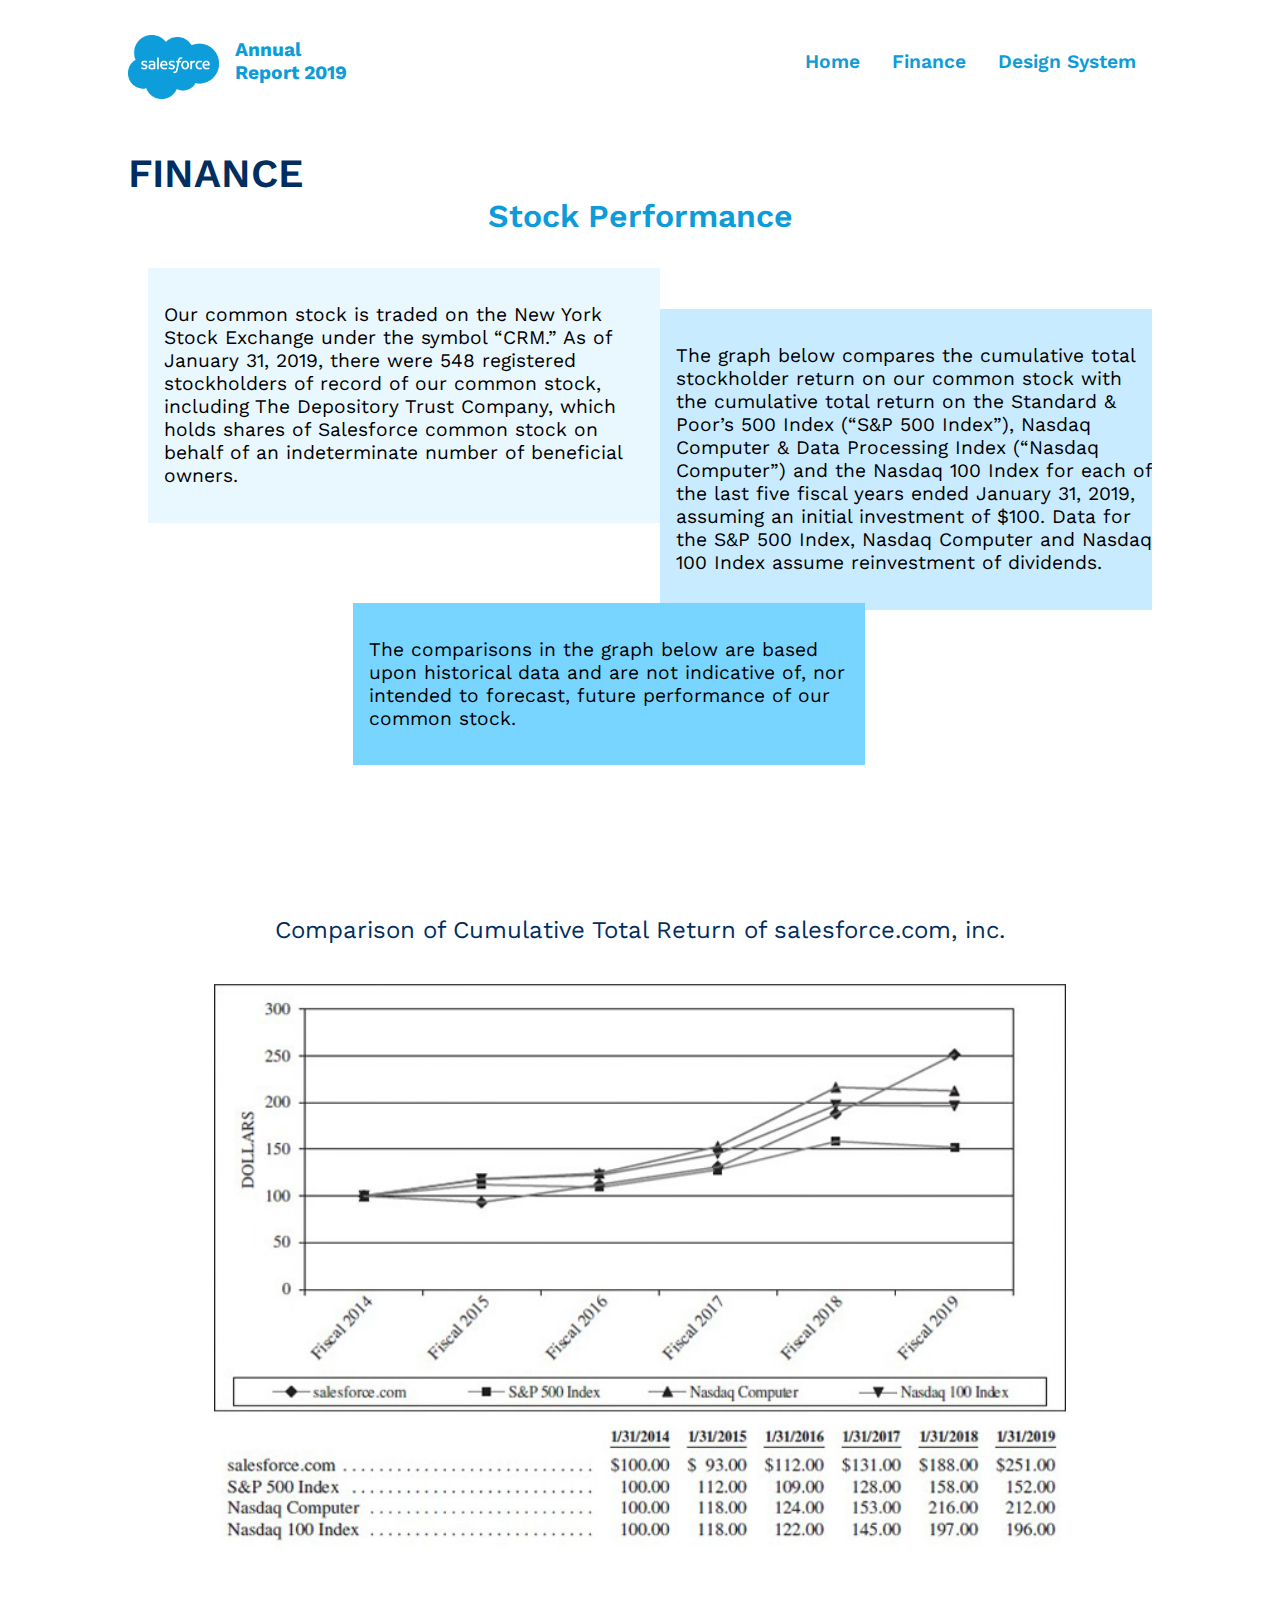
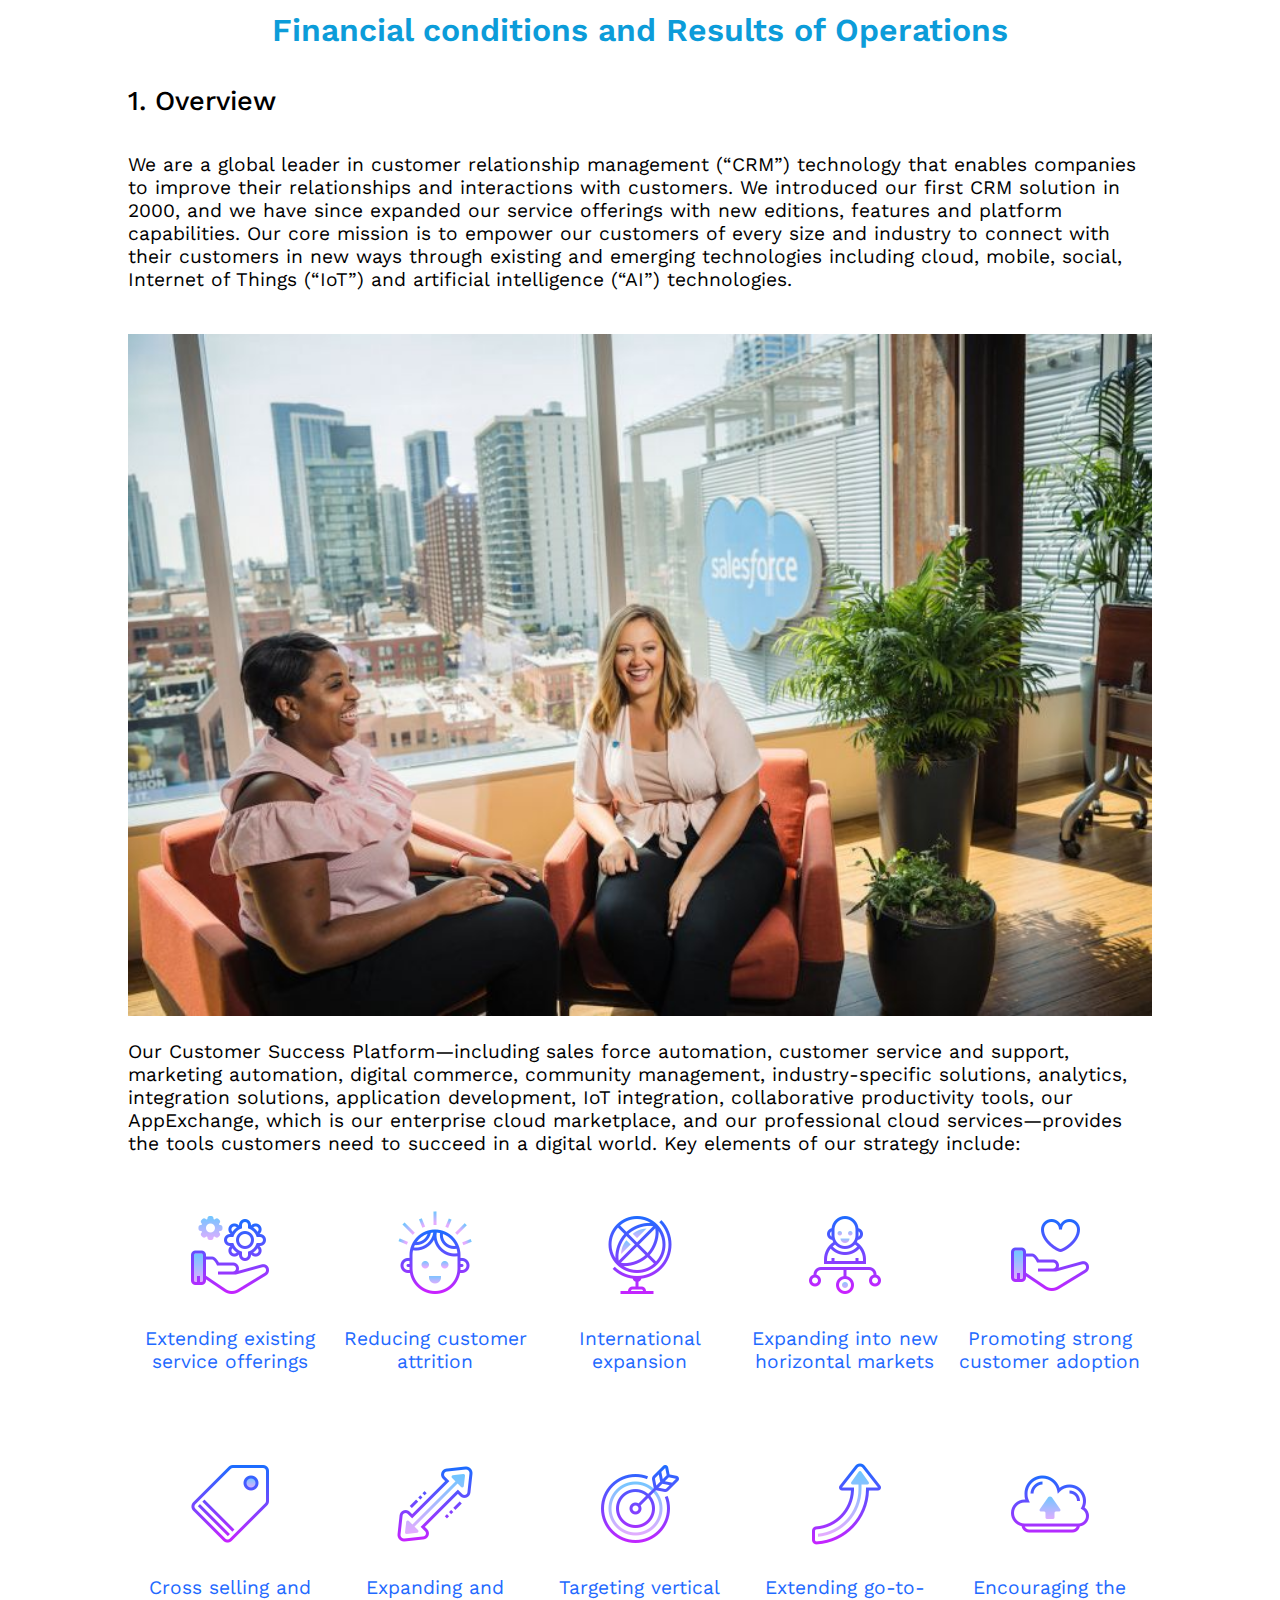
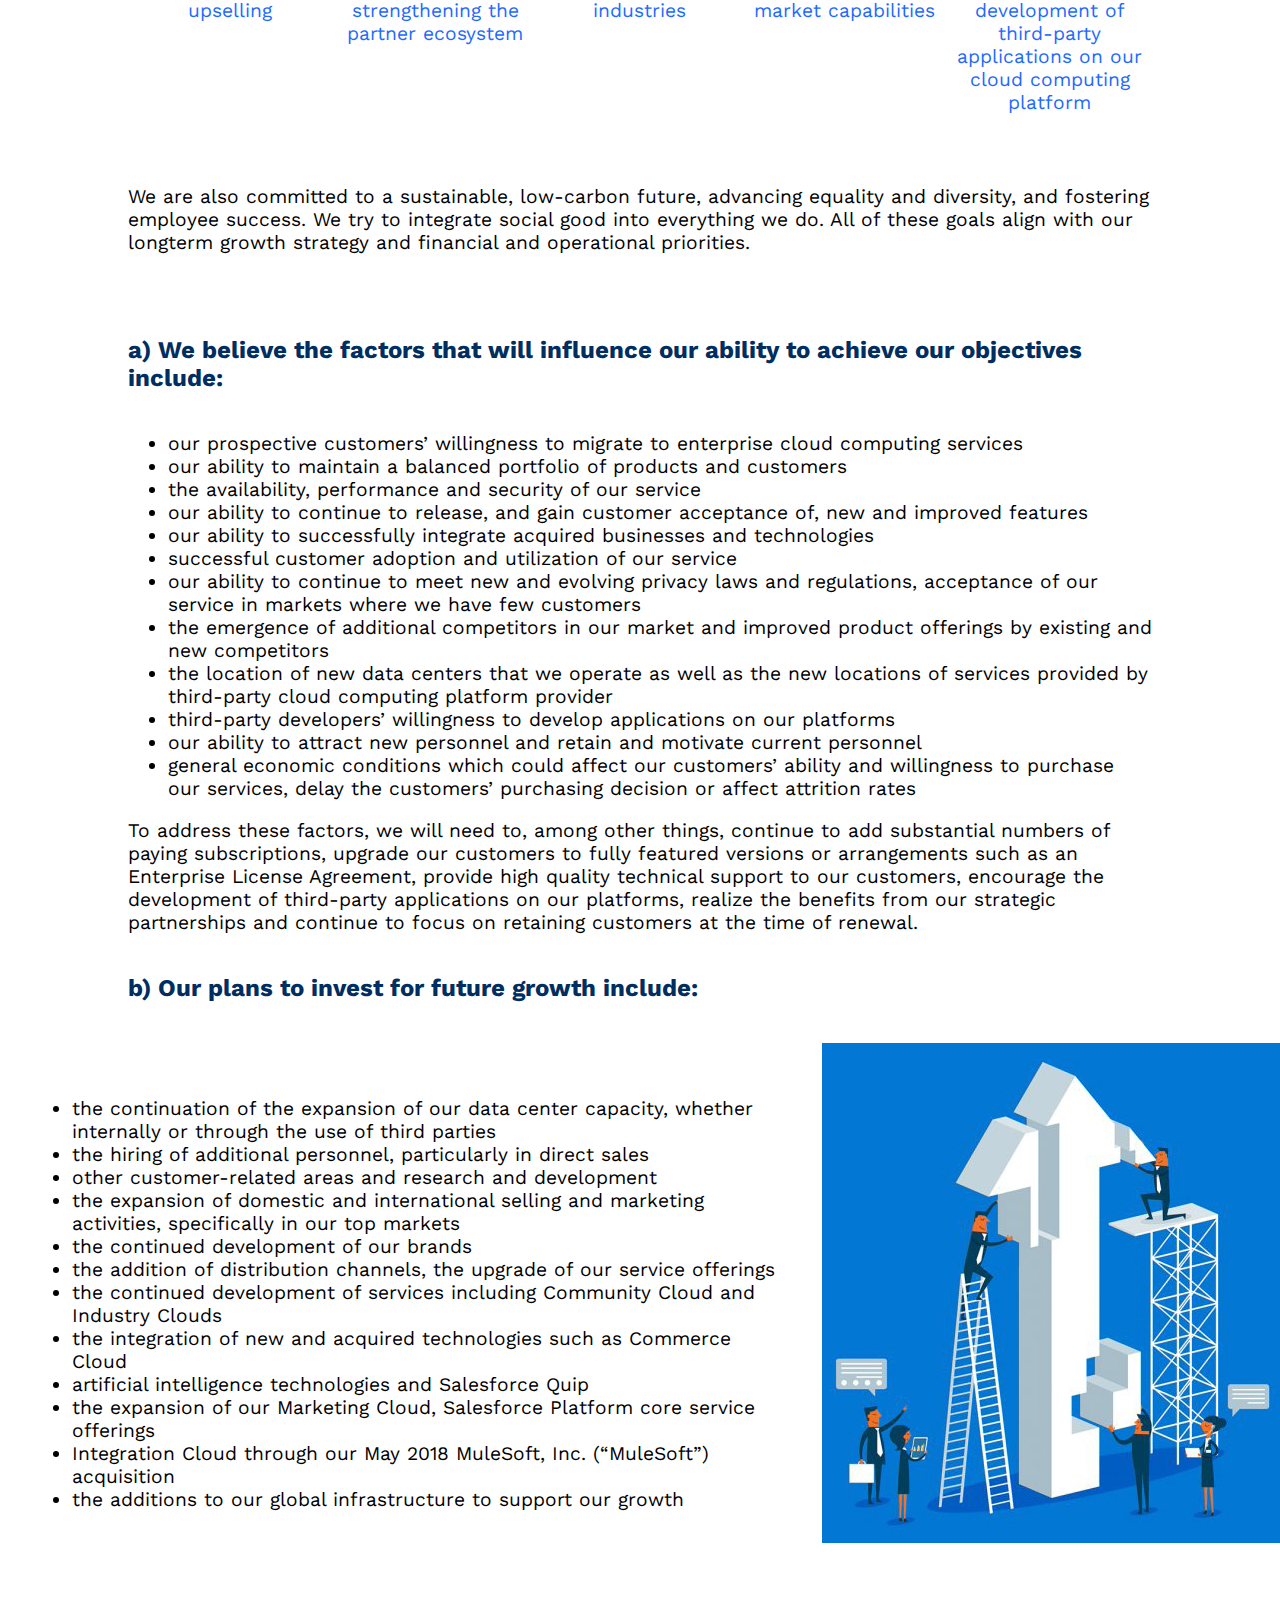
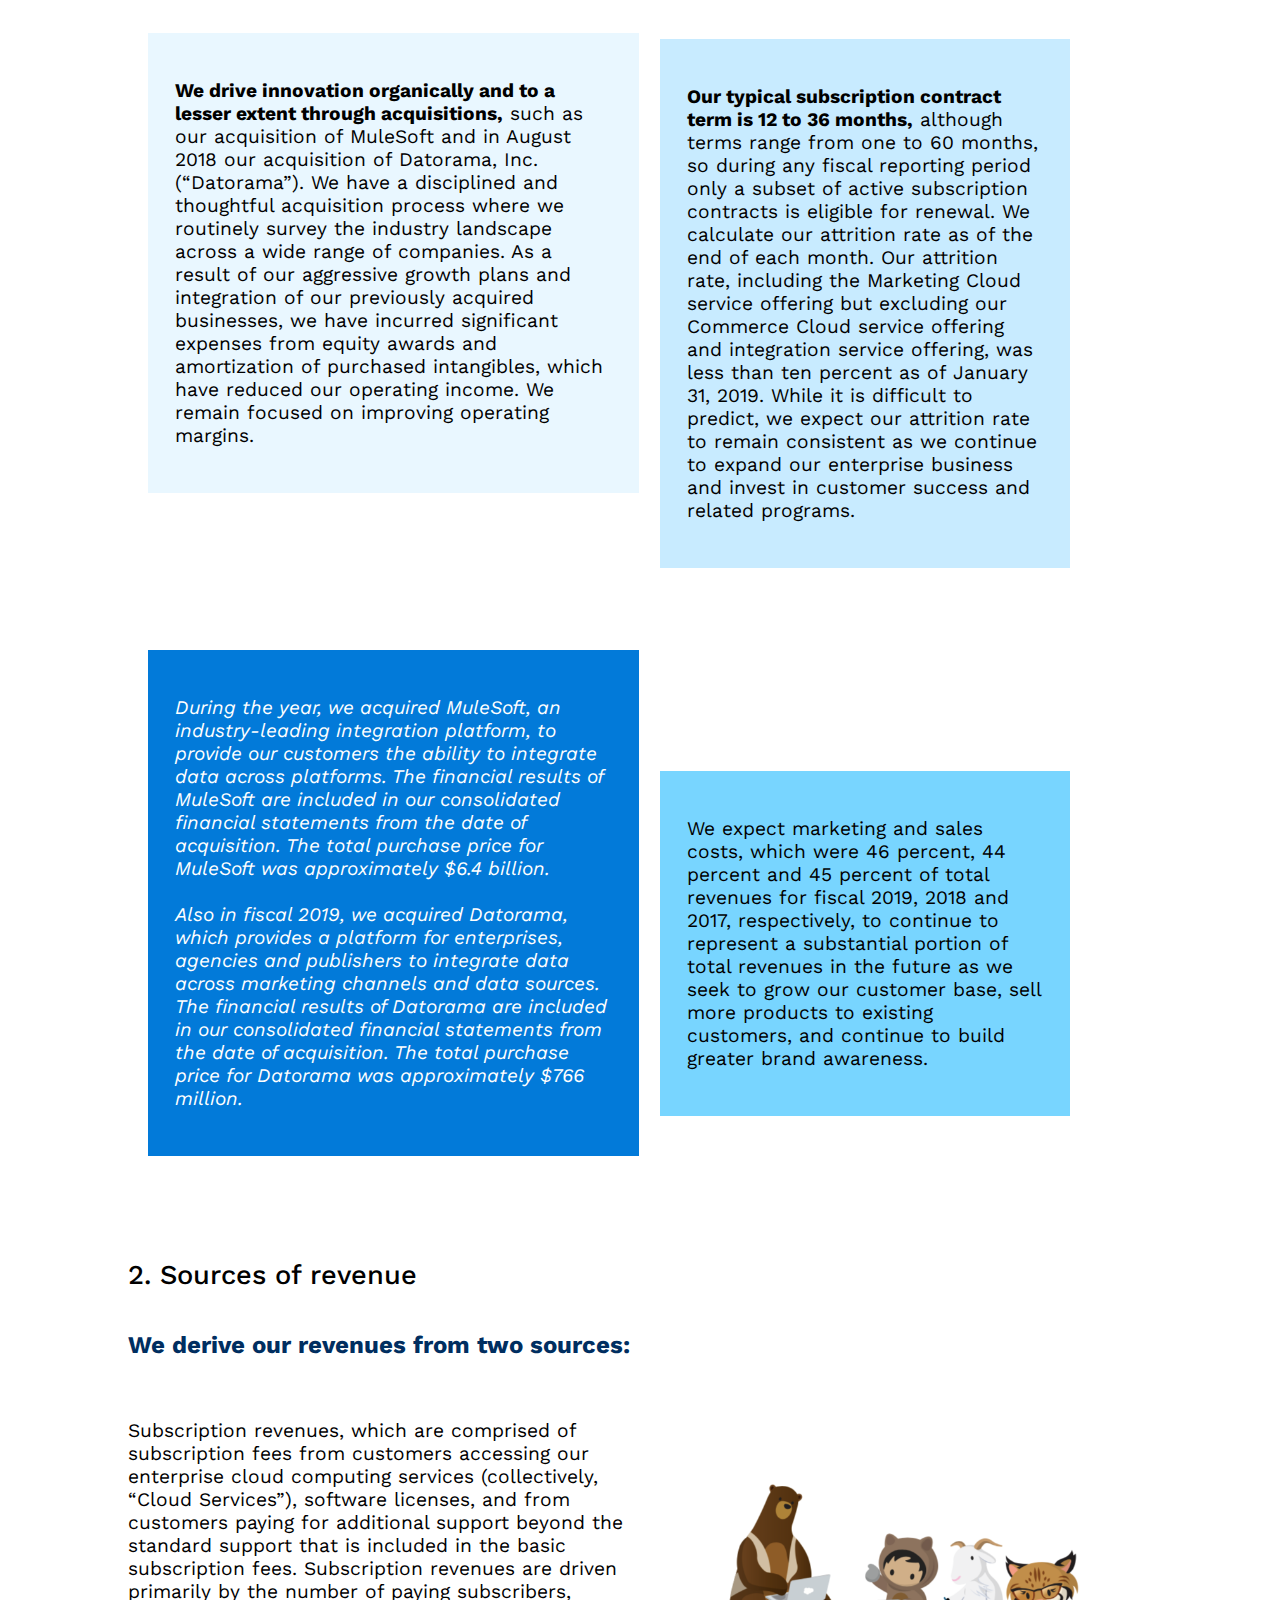
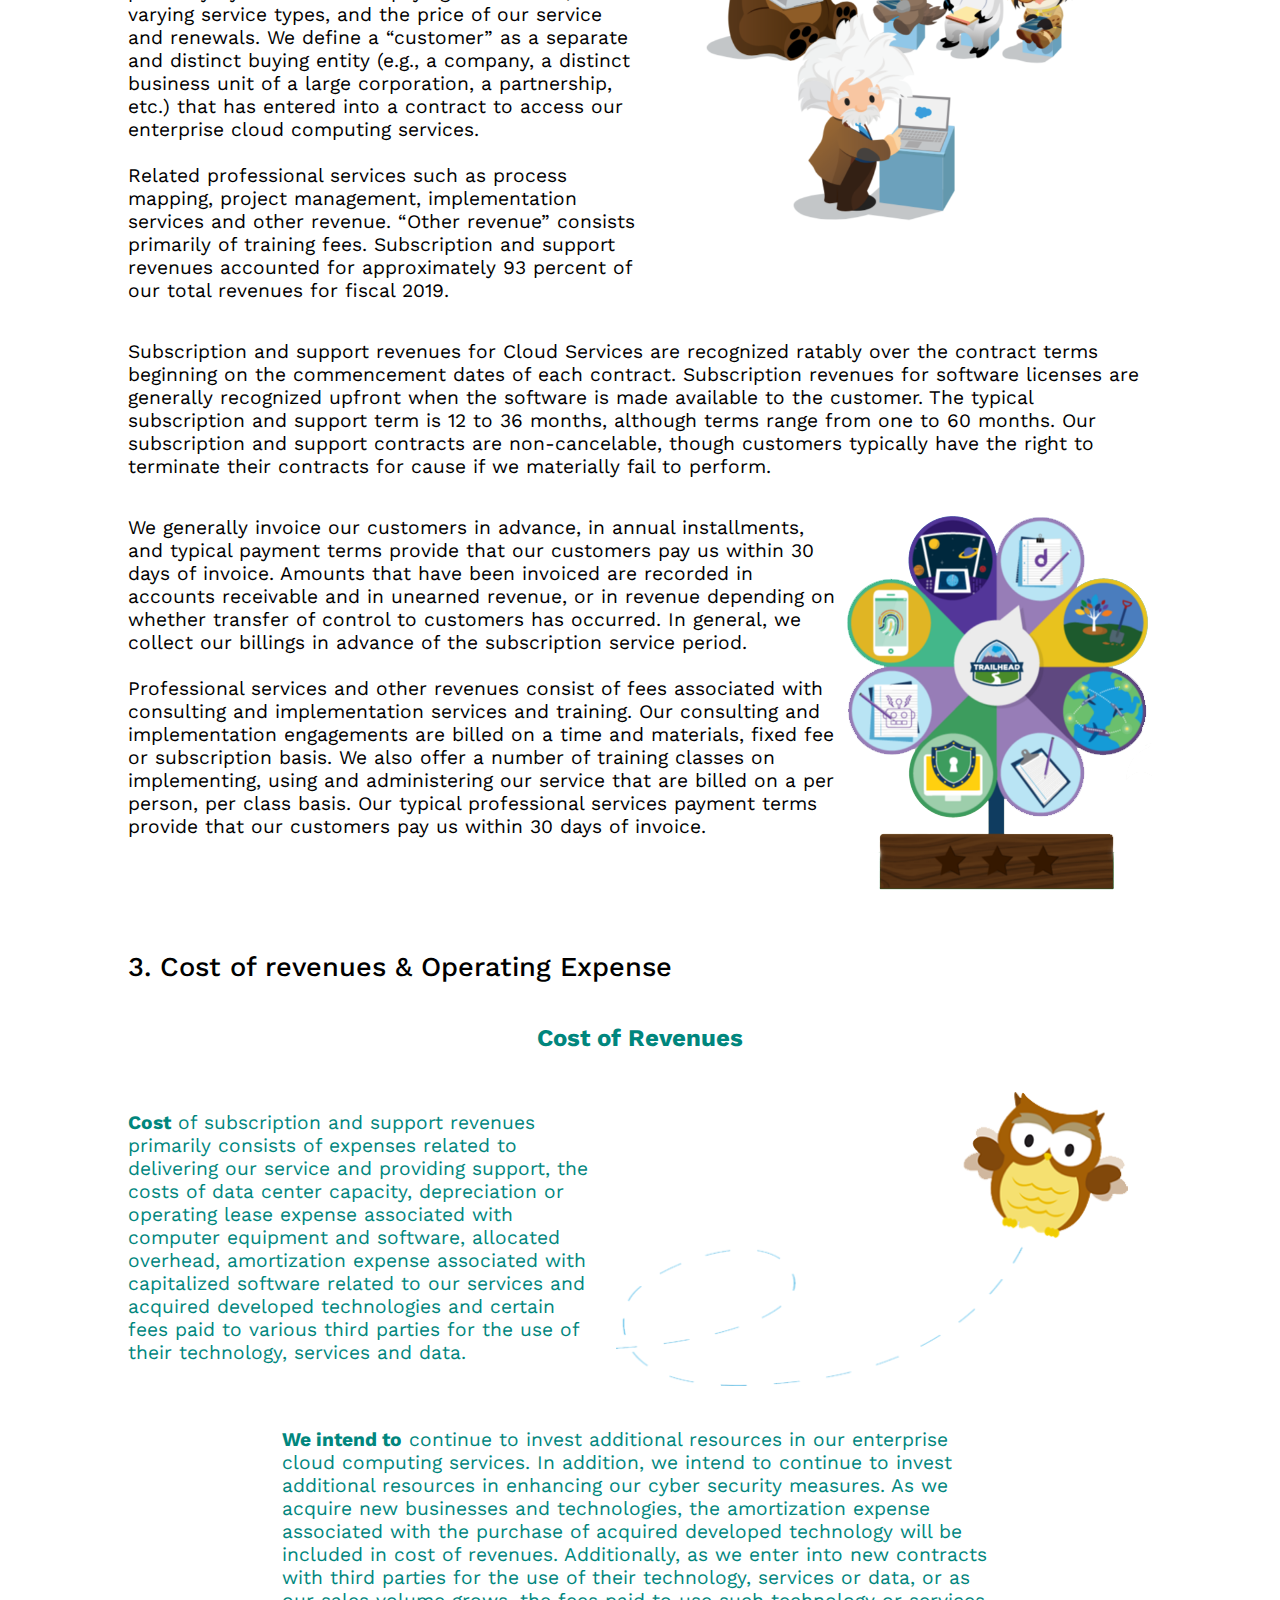
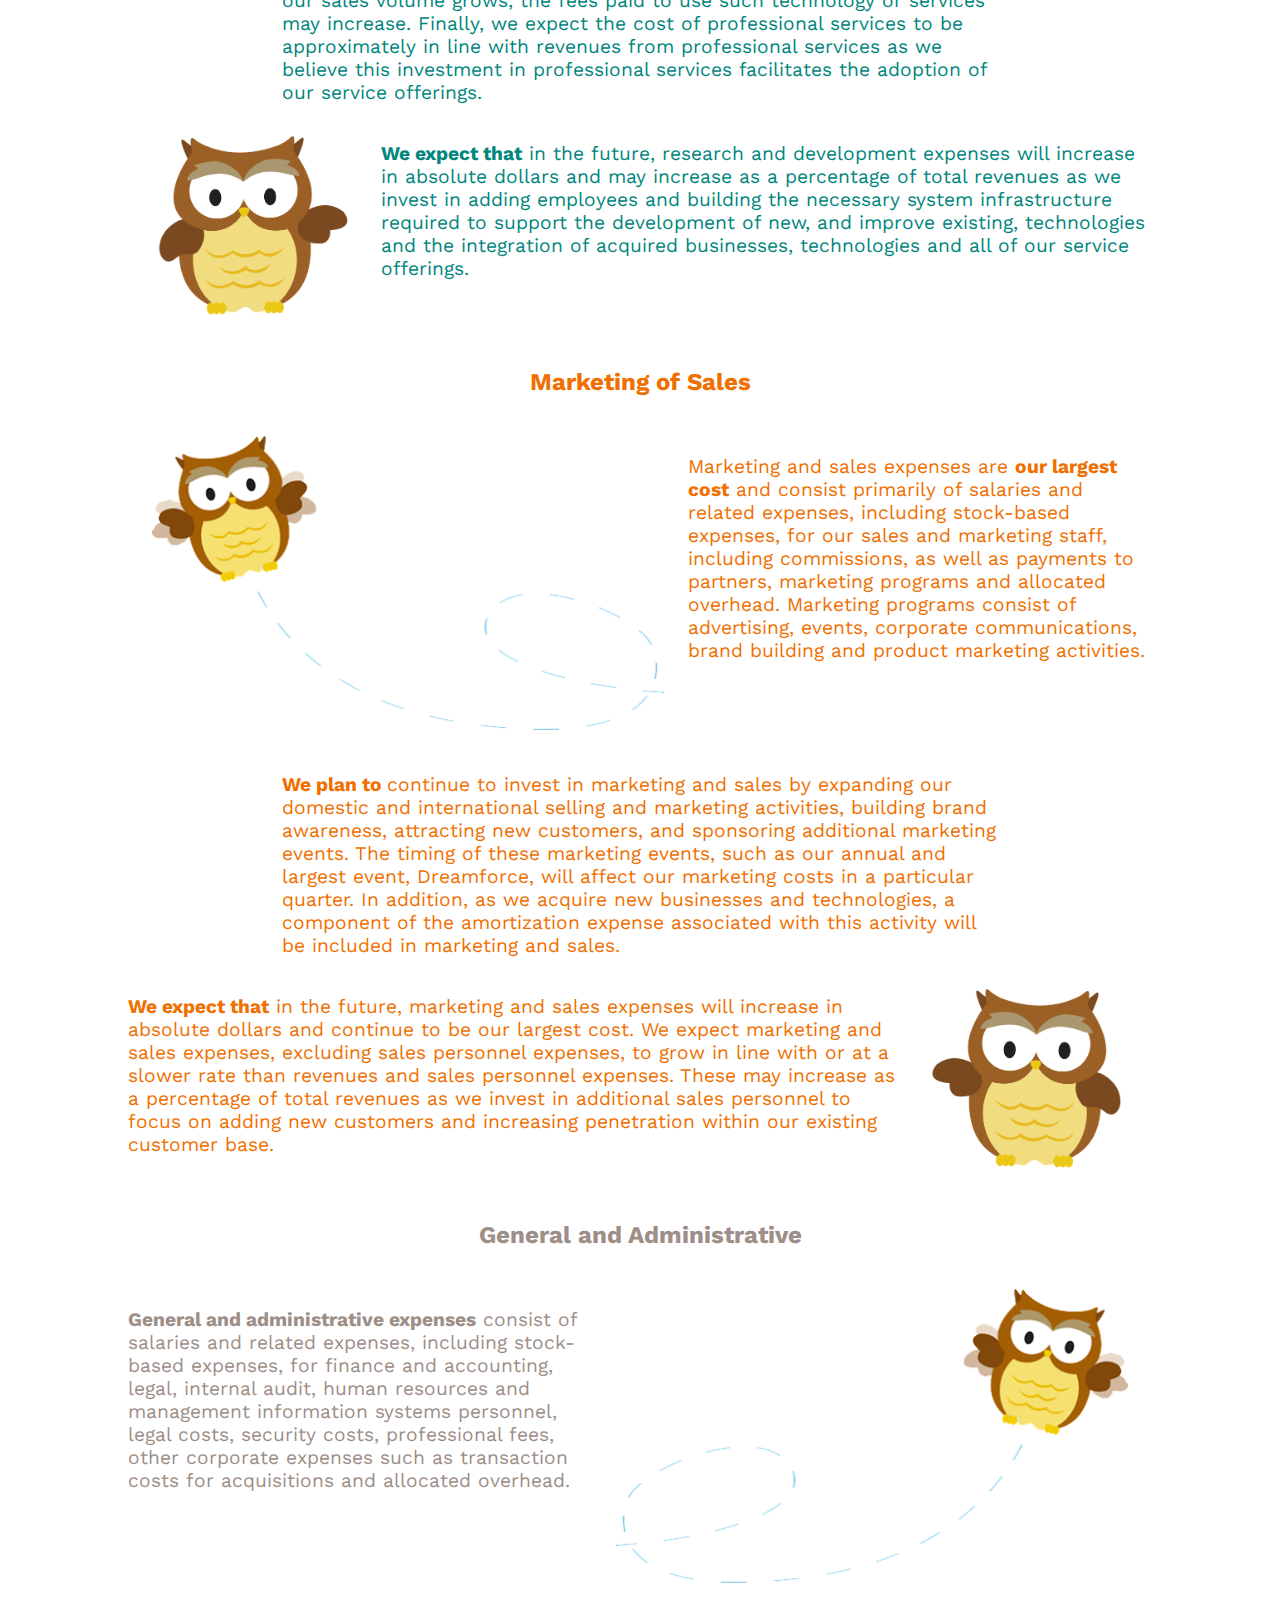
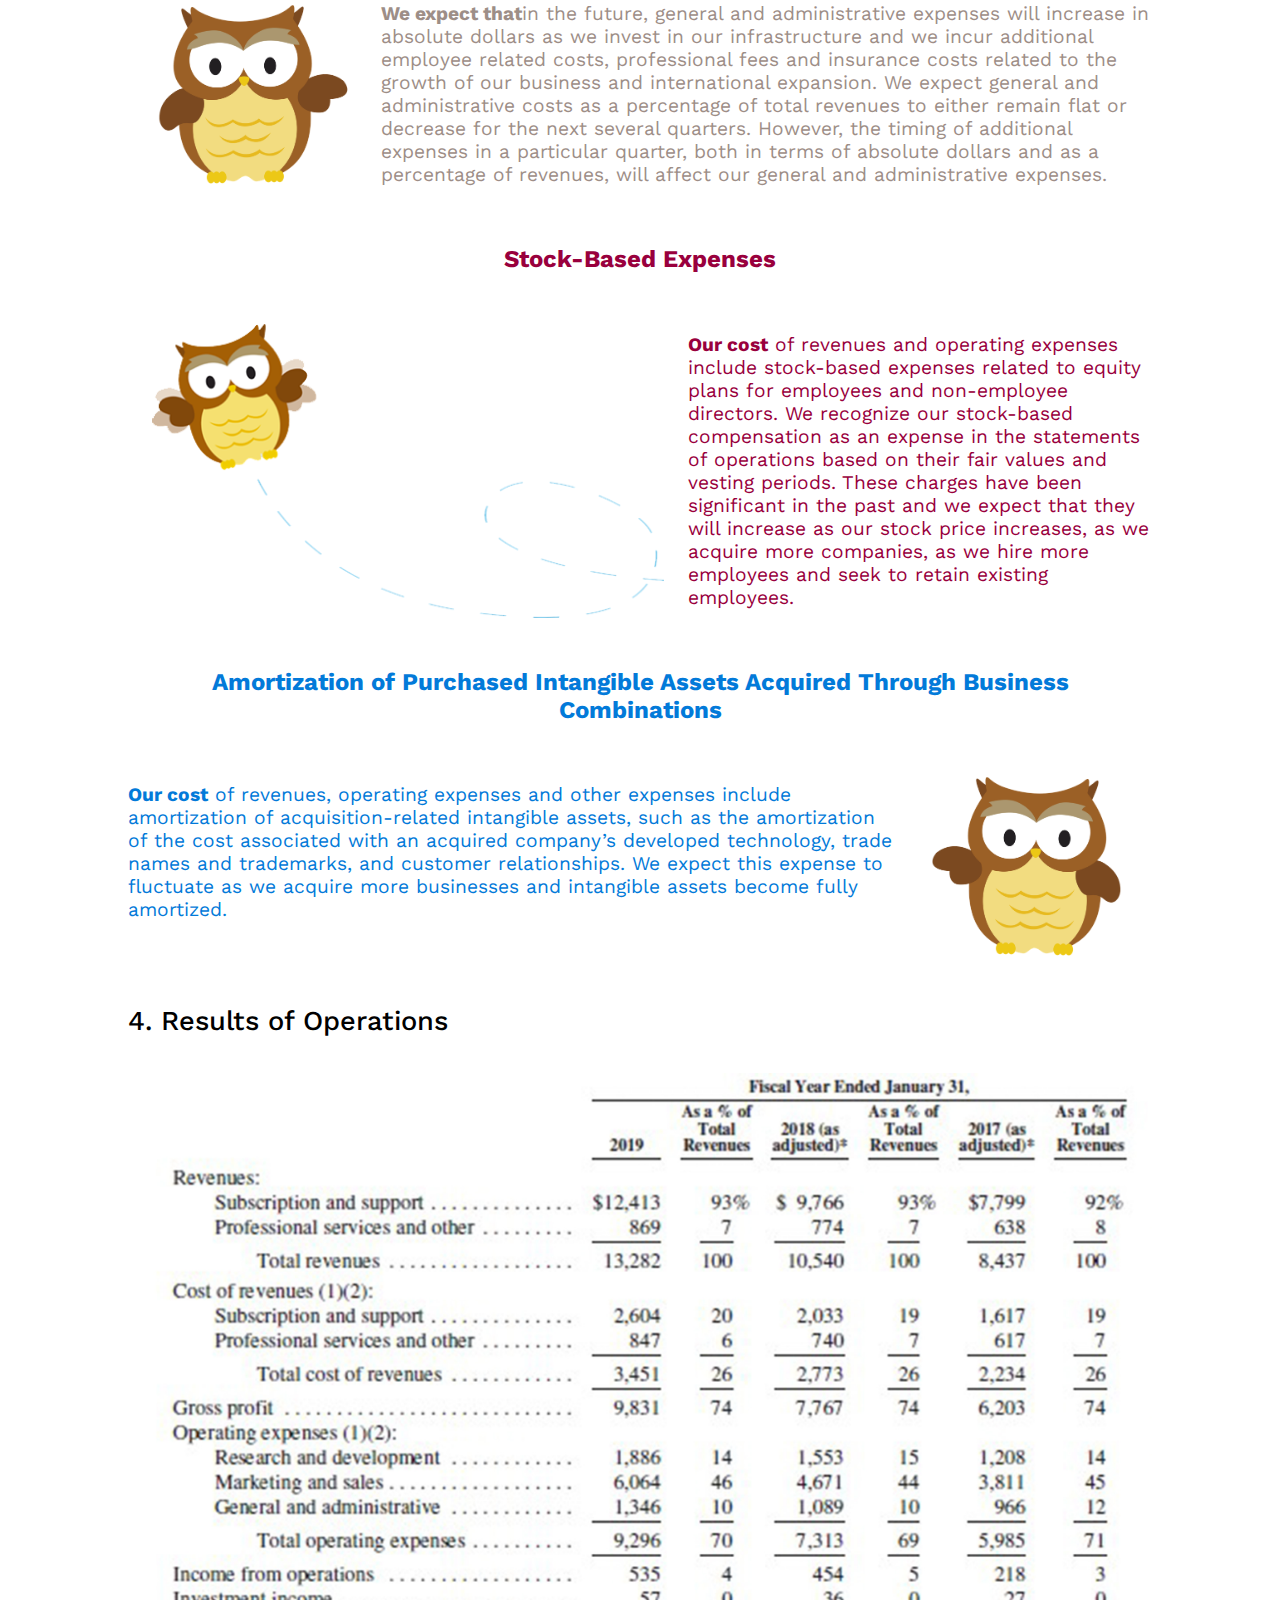
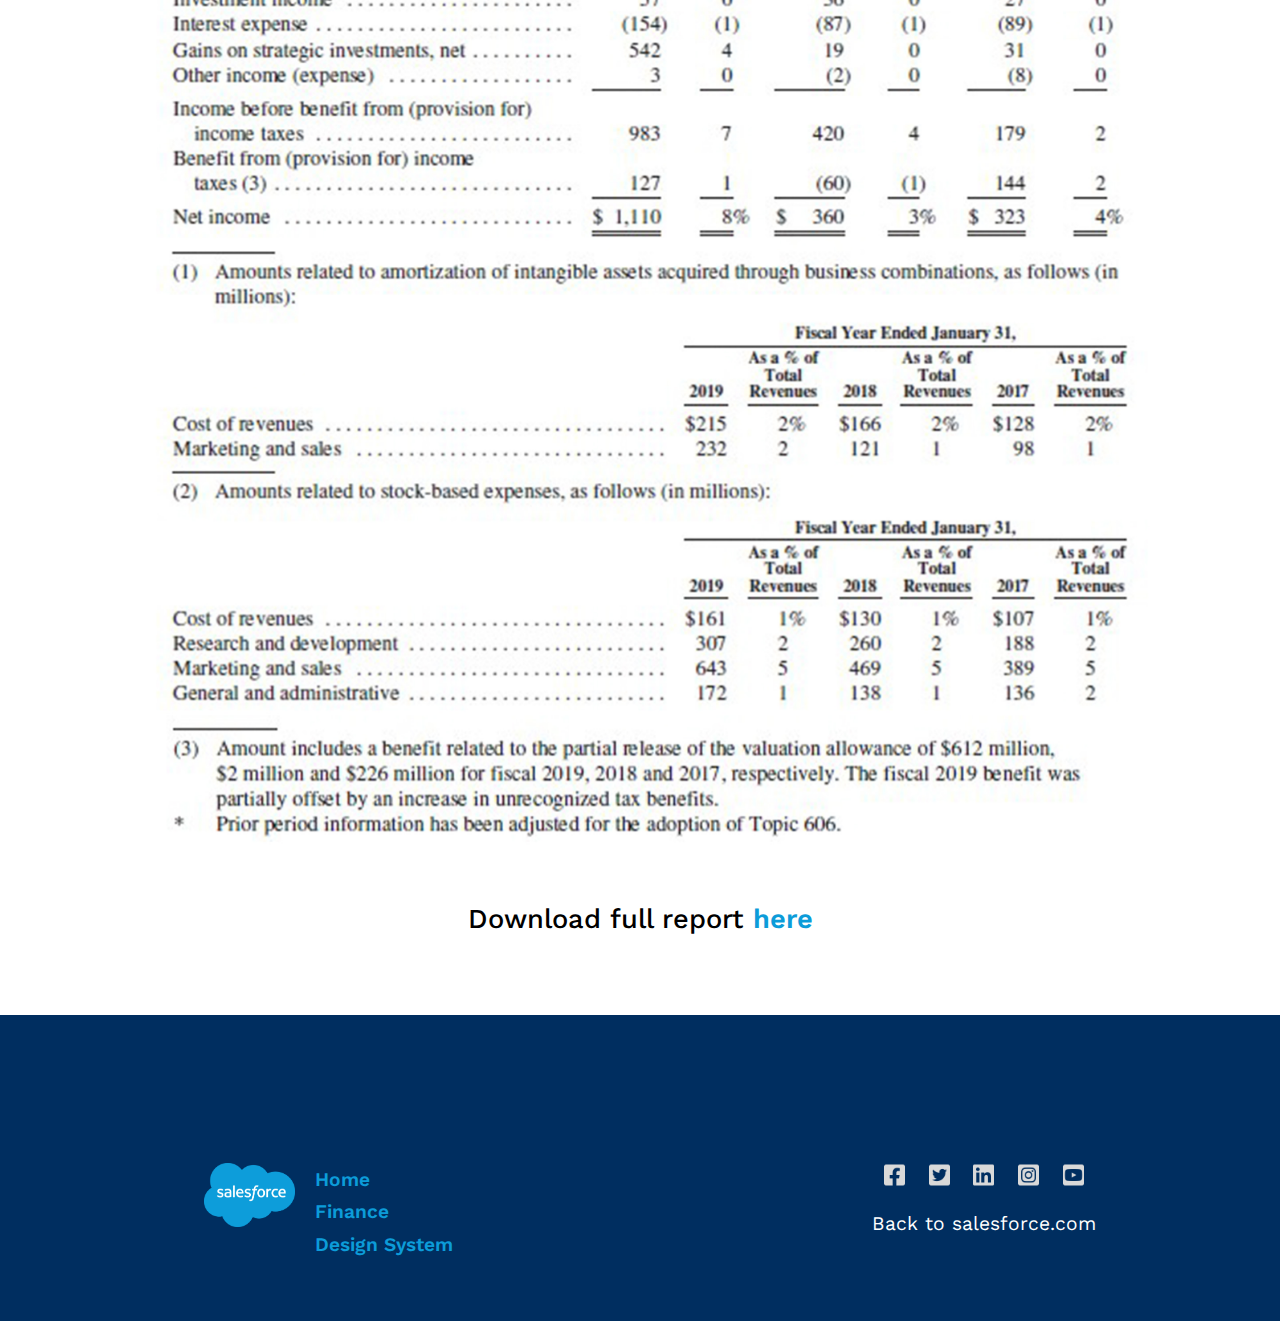
==== commit 3aab8128: "final touch" ====
--- a/finance.html
+++ b/finance.html
@@ -144,7 +144,7 @@
                 fostering
                 employee success. We try to integrate social good into everything we do. All of these goals align with
                 our
-                longterm growth strategy and financial and operational priorities.
+                longterm growth strategy and financial and operational priorities.</p>
                 <br>
             <h5><b>a) We believe the factors that will influence our ability to achieve our objectives include:</b></h5>
             <ul>
@@ -169,7 +169,7 @@
                     our
                     services, delay the customers’ purchasing decision or affect attrition rates</li>
             </ul>
-            To address these factors, we will need to, among other things, continue to add substantial numbers of paying
+            <p>To address these factors, we will need to, among other things, continue to add substantial numbers of paying
             subscriptions, upgrade our customers to fully featured versions or arrangements such as an Enterprise
             License
             Agreement, provide high quality technical support to our customers, encourage the development of third-party
--- a/styles/styles.css
+++ b/styles/styles.css
@@ -633,6 +633,16 @@
   .headqtr-1999{
     margin-left: 2rem;
   }
+  .headqtr-2019{
+    width: 70%;
+    height: 100%;
+  }
+  .history img{
+    height: 34rem;
+  }
+  .review-container{
+    width: 70%;
+  }
   .ranking{
     flex-direction: row;
     padding: 0;
@@ -644,11 +654,11 @@
     font-size: 1.8rem;
   }
   .ranking h2{
-    font-size: .8rem;
+    font-size: 1rem;
     font-weight: 600;
   }
   .download img{
-    width: 40%;
+    width: 60%;
   }
   /* FINANCE */
   .key-elements {
@@ -689,7 +699,7 @@
   .stock-container {
     display: grid;
     grid-template-columns: repeat(10, 10%);
-    grid-template-rows: repeat(10, 10%);
+    grid-template-rows: repeat(9, 10%);
     overflow: hidden;
   }
   .stock-info {
@@ -843,6 +853,21 @@
   }
 }
 @media (min-width: 1440px) /* for laptops */ {
+  .ranking h1{
+    font-size: 2rem;
+  }
+  .ranking h2{
+    font-size: 1.5rem;
+  }
+  p, ul{
+    font-size: 1.5rem;
+  }
+  .hero{
+    height: 38rem;
+  }
+  .history img{
+    height: 45rem;
+  }
   .container {
     width: 70%;
   }
@@ -850,6 +875,28 @@
     height: 6rem;
     margin-right: 3rem;
   }
+  .finance-invest {
+    display: grid;
+    grid-template-columns: repeat(11, 10%);
+    grid-template-rows: repeat(19, 5rem);
+    overflow: hidden;
+  }
+  .finance-invest div:nth-of-type(1) {
+    grid-column: 1/7;
+    grid-row: 4/7;
+  }
+  .finance-invest div:nth-of-type(2) {
+    grid-column: 6/12;
+    grid-row: 3/10;
+  }
+  .finance-invest div:nth-of-type(3) {
+    grid-column: 6/12;
+    grid-row: 10/17;
+  }
+  .finance-invest div:nth-of-type(4) {
+    grid-column: 1/7;
+    grid-row: 11/18;
+  }
   .logo-guideline div:nth-of-type(4) img {
     width: 80%;
   }
